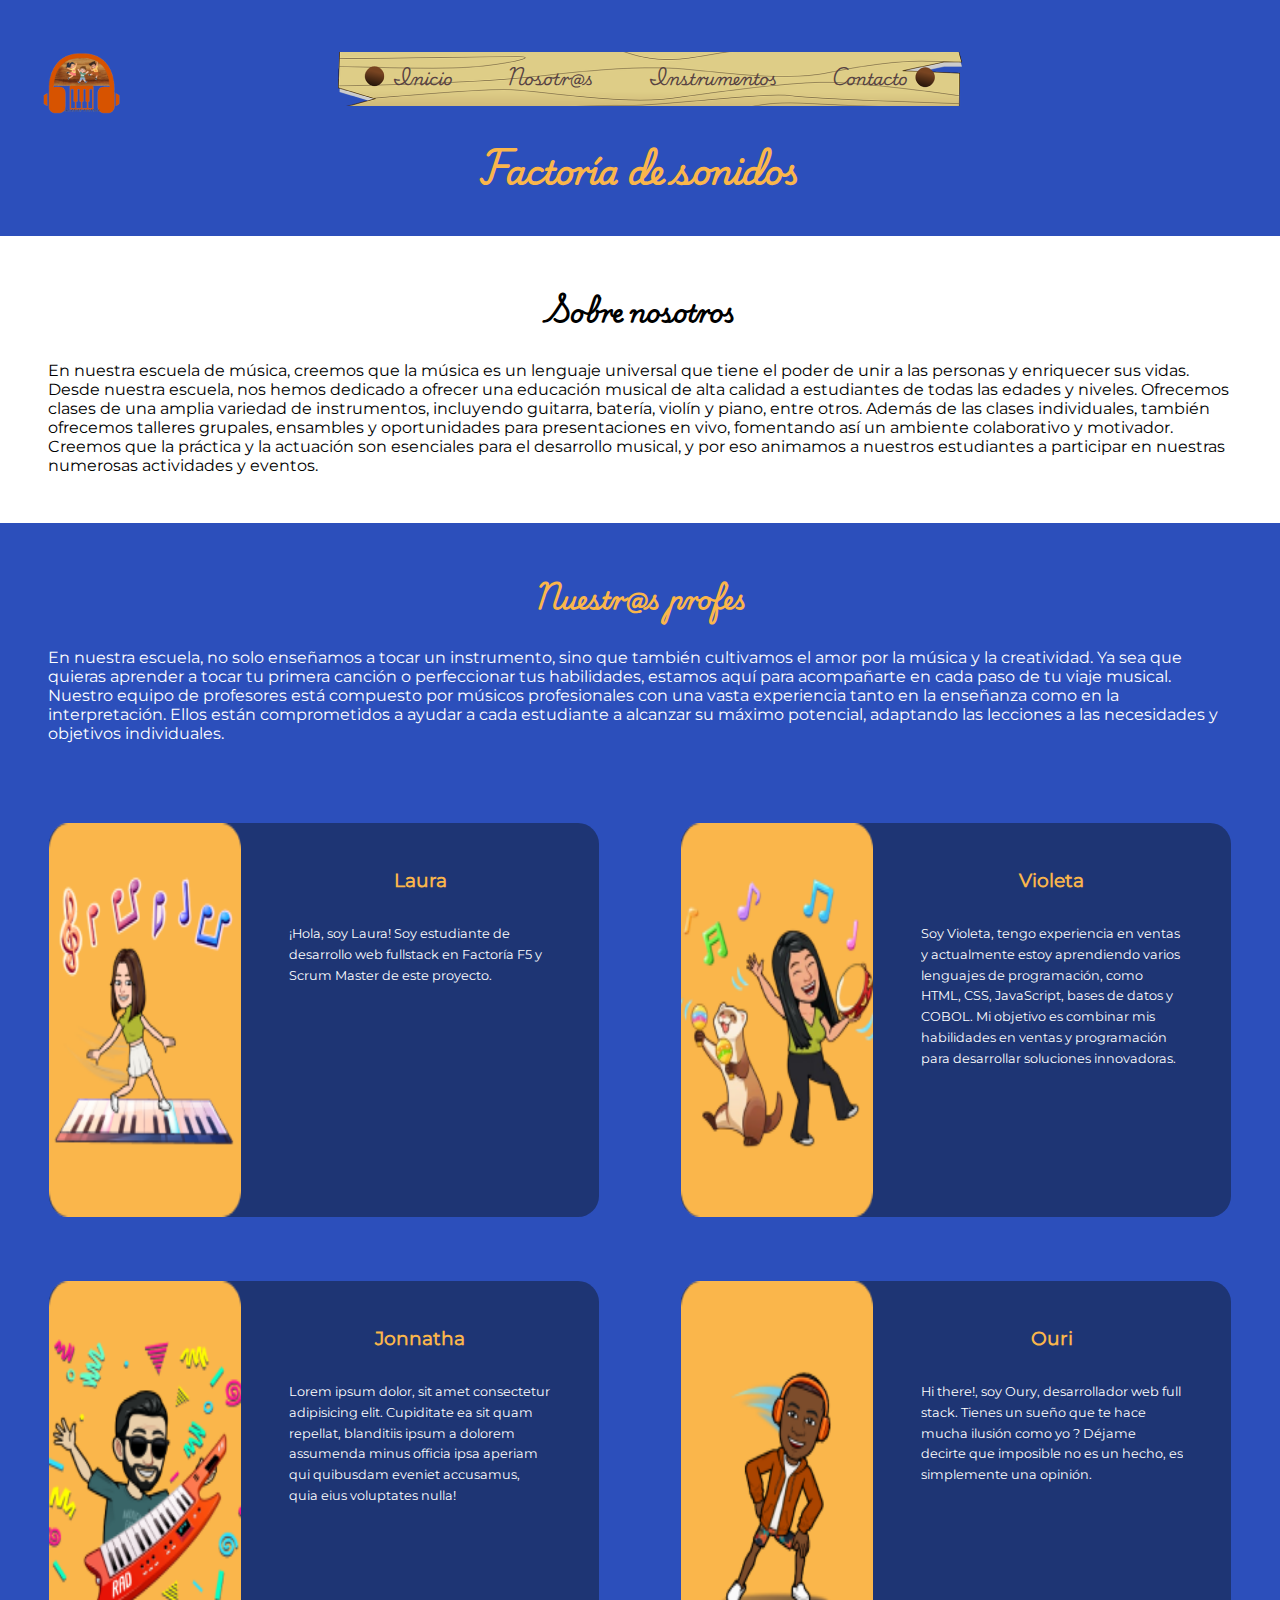
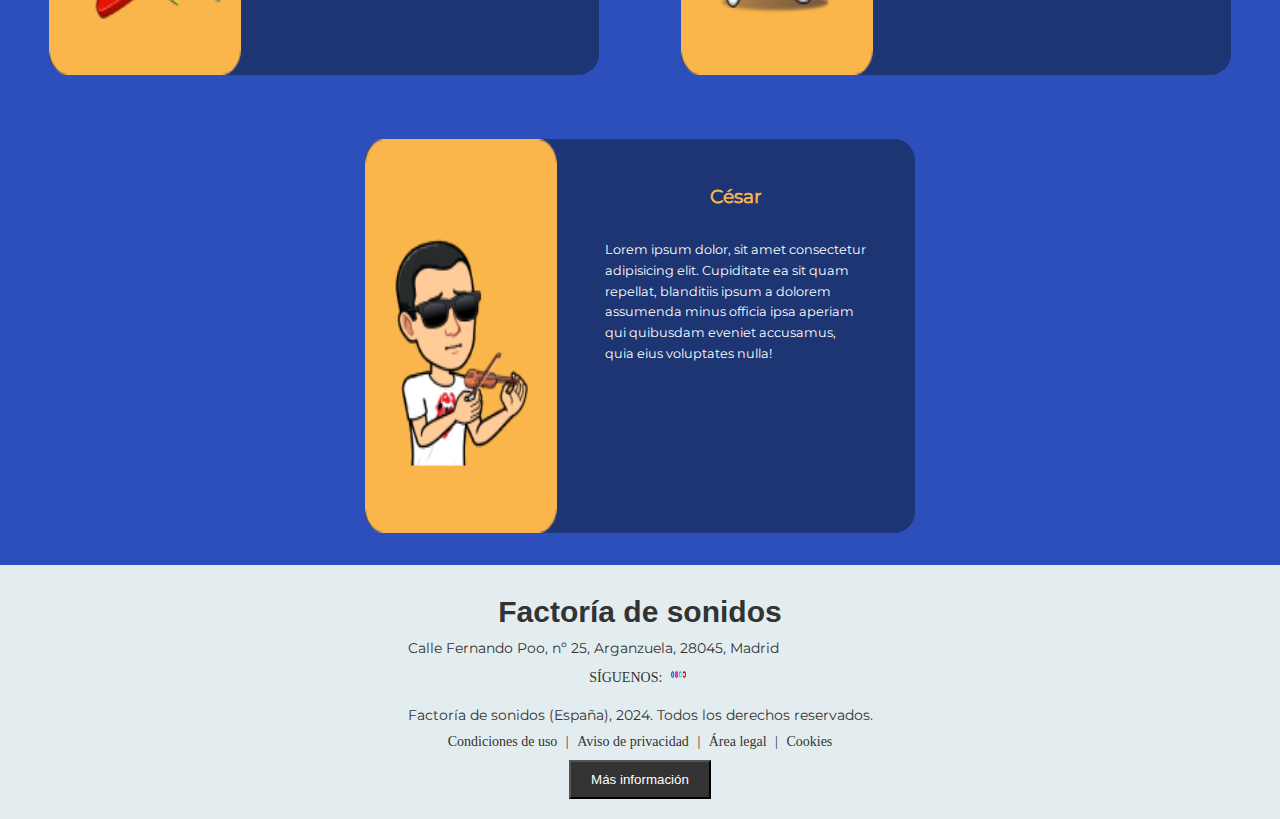
==== pages/about-us.html @ 0b3dab0b "the last changes in this page. both contact and footer-page" ====
<!DOCTYPE html>
<html lang="es">
  <head>
    <meta charset="UTF-8" />
    <meta name="viewport" content="width=device-width, initial-scale=1.0" />
    <title>Sobre nosotros</title>
    <link rel="stylesheet" href="/src/css/about-us.css" />
    <link rel="stylesheet" href="/src/css/footer-contact.css" />
    <link rel="icon" type="image/png" href="" />
  </head>
  <body>
    <header class="mobile_mode">
      <nav>
        <menu>
          <li>
            <a href="../index.html">
              <img
                class="logo_mobile"
                src="/public/assets/ilustraciones/Logo.png"
                alt="Logo factoria de sonidos"
                width="45px"
            /></a>
          </li>
          <li><h1 class="mobile_mode">Factoría de sonidos</h1></li>
          <li>
            <img
              class="hamburger"
              id="hamburger"
              src="/public/assets/iconos-rrss/hamburgerIcon.png"
              alt="Menú hamburguesa"
              width="25px"
            />
          </li>
          <ul id="mobile-menu" class="hidden">
            <li><a href="../index.html">Inicio</a></li>
            <li><a href="./about-us.html">Nosotr@s</a></li>
            <li><a href="./instrument.html">Instrumentos</a></li>
            <li><a href="./contact.html">Contacto</a></li>
          </ul>
        </menu>
      </nav>
    </header>
    <header class="desk_mode">
      <a href="../index.html">
        <img
          src="/public/assets/ilustraciones/Logo.png"
          alt="Logo factoria de sonidos"
          width="100px"
      /></a>
      <nav>
        <menu>
          <li><a href="../index.html">Inicio</a></li>
          <li><a href="./about-us.html">Nosotr@s</a></li>
          <li><a href="./instrument.html">Instrumentos</a></li>
          <li><a href="./contact.html">Contacto</a></li>
        </menu>
      </nav>
    </header>
    <h1 class="desk_mode">Factoría de sonidos</h1>
    <main>
      <section class="about_us">
        <article class="sobre_nosotros">
          <h2>Sobre nosotros</h2>
          <p>
            En nuestra escuela de música, creemos que la música es un lenguaje
            universal que tiene el poder de unir a las personas y enriquecer sus
            vidas. Desde nuestra escuela, nos hemos dedicado a ofrecer una
            educación musical de alta calidad a estudiantes de todas las edades
            y niveles. Ofrecemos clases de una amplia variedad de instrumentos,
            incluyendo guitarra, batería, violín y piano, entre otros. Además de
            las clases individuales, también ofrecemos talleres grupales,
            ensambles y oportunidades para presentaciones en vivo, fomentando
            así un ambiente colaborativo y motivador. Creemos que la práctica y
            la actuación son esenciales para el desarrollo musical, y por eso
            animamos a nuestros estudiantes a participar en nuestras numerosas
            actividades y eventos.
          </p>
        </article>
        <article class="nuestros_profes">
          <h2>Nuestr@s profes</h2>
          <p>
            En nuestra escuela, no solo enseñamos a tocar un instrumento, sino
            que también cultivamos el amor por la música y la creatividad. Ya
            sea que quieras aprender a tocar tu primera canción o perfeccionar
            tus habilidades, estamos aquí para acompañarte en cada paso de tu
            viaje musical. Nuestro equipo de profesores está compuesto por
            músicos profesionales con una vasta experiencia tanto en la
            enseñanza como en la interpretación. Ellos están comprometidos a
            ayudar a cada estudiante a alcanzar su máximo potencial, adaptando
            las lecciones a las necesidades y objetivos individuales.
          </p>
        </article>
      </section>
      <section class="cards">
        <article class="card_profes card_laura">
          <div class="card_text">
            <h3>Laura</h3>
            <p class="card_description">
              ¡Hola, soy Laura! Soy estudiante de desarrollo web fullstack en
              Factoría F5 y Scrum Master de este proyecto.
            </p>
          </div>
          <div class="avatar">
            <img
              src="/public/assets/ilustraciones/avatar-laura.png"
              alt="avatar Laura"
            />
          </div>
        </article>
        <article class="card_violeta card_profes">
          <div class="card_text">
            <h3>Violeta</h3>
            <p class="card_description">
              Soy Violeta, tengo experiencia en ventas y actualmente estoy
              aprendiendo varios lenguajes de programación, como HTML, CSS,
              JavaScript, bases de datos y COBOL. Mi objetivo es combinar mis
              habilidades en ventas y programación para desarrollar soluciones
              innovadoras.
            </p>
          </div>
          <div class="avatar">
            <img
              src="/public/assets/ilustraciones/avatar-violeta.png"
              alt="avatar Violeta"
            />
          </div>
        </article>
        <article class="card_jonnatha card_profes">
          <div class="card_text">
            <h3>Jonnatha</h3>
            <p class="card_description">
              Lorem ipsum dolor, sit amet consectetur adipisicing elit.
              Cupiditate ea sit quam repellat, blanditiis ipsum a dolorem
              assumenda minus officia ipsa aperiam qui quibusdam eveniet
              accusamus, quia eius voluptates nulla!
            </p>
          </div>
          <div class="avatar">
            <img
              src="/public/assets/ilustraciones/avatar-jonnatha.png"
              alt="avatar Jonnatha"
            />
          </div>
        </article>
        <article class="card_ouri card_profes">
          <div class="card_text">
            <h3>Ouri</h3>
            <p class="card_description">
              Hi there!, soy Oury, desarrollador web full stack. Tienes un sueño
              que te hace mucha ilusión como yo ? Déjame decirte que imposible
              no es un hecho, es simplemente una opinión.
            </p>
          </div>
          <div class="avatar">
            <img
              src="/public/assets/ilustraciones/avatar-oury.png"
              alt="avatar Ouri"
            />
          </div>
        </article>
        <article class="card_cesar card_profes">
          <div class="card_text">
            <h3>César</h3>
            <p class="card_description">
              Lorem ipsum dolor, sit amet consectetur adipisicing elit.
              Cupiditate ea sit quam repellat, blanditiis ipsum a dolorem
              assumenda minus officia ipsa aperiam qui quibusdam eveniet
              accusamus, quia eius voluptates nulla!
            </p>
          </div>
          <div class="avatar">
            <img
              src="/public/assets/ilustraciones/avatar-cesar.png"
              alt="avatar Cesar"
            />
          </div>
        </article>
      </section>
    </main>
    <footer class="footer">
      <div class="footer-content">
        <h2>Factoría de sonidos</h2>
        <p>Calle Fernando Poo, nº 25, Arganzuela, 28045, Madrid</p>
        <div class="social-media">
          <span>SÍGUENOS:</span>
          <a href="#"
            ><img
              src="/public/assets/iconos-rrss/nueva-img-rrss.webp"
              alt="Redes Social"
          /></a>
        </div>
        <p>
          Factoría de sonidos (España), 2024. Todos los derechos reservados.
        </p>
        <div class="footer-links">
          <a href="#">Condiciones de uso</a> |
          <a href="#">Aviso de privacidad</a> | <a href="#">Área legal</a> |
          <a href="#">Cookies</a>
        </div>

        <!-- Añado un Btn para mostrar/ocultar información adicional -->
        <button id="toggleInfoBtn">Más información</button>
        <div id="additionalInfo" style="display: none">
          <p>Información adicional sobre Nosotros</p>
        </div>
      </div>
    </footer>
    <script src="/src/js/hamburger.js"></script>
  </body>
</html>
---- src/css/about-us.css ----
* {
  padding: 0;
  margin: 0;
}
@font-face {
  font-family: 'PlaywriteCU';
  src: url('/public/assets/fonts/PlaywriteCU-Regular.ttf') format('truetype');
}
@font-face {
  font-family: 'Montserrat';
  src: url('/public/assets/fonts/Montserrat-Regular.ttf') format('truetype');
}
:root {
  --background-color: rgba(44, 79, 187, 1);
  --orange: rgba(250, 182, 75, 1);
  --white: white;
  --chocolate: rgba(86, 66, 66, 1);
}

body {
  background-color: var(--background-color);
}
main {
  display: flex;
  flex-direction: column;
  justify-content: space-evenly;
}
header.desk_mode {
  display: none;
}

header.mobile_mode nav menu {
  display: flex;
  flex-direction: row;
  align-items: center;
  justify-content: space-around;
  list-style: none;
  background-image: url(/public/assets/ilustraciones/mobile-tablón-madera.png);
  background-repeat: no-repeat;
  background-size: 100%;
  min-height: 50px;
}

h1.mobile_mode {
  color: var(--chocolate);
  padding: 0;
  font-family: PlaywriteCU, Arial, Helvetica, sans-serif;
}
p {
  font-family: Montserrat, Arial, Helvetica, sans-serif;
}

section.about_us {
  display: flex;
  flex-direction: column;
}
section.cards {
  display: flex;
  flex-direction: row;
  flex-wrap: wrap;
  justify-content: space-evenly;
}
section.about_us h2 {
  padding-bottom: 1em;
  font-family: PlaywriteCU, Arial, Helvetica, sans-serif;
}

article.card_profes {
  display: flex;
  flex-direction: row-reverse;
  background-color: rgba(30, 53, 116, 1);
  border-radius: 15px;
  width: 330px;
  height: 216px;
  margin: 2em;
}

article.sobre_nosotros {
  display: flex;
  flex-direction: column;
  align-items: center;
  padding: 3em;
  background-color: white;
  width: 100;
}
article.nuestros_profes {
  display: flex;
  flex-direction: column;
  align-items: center;
  padding: 3em;
}
article.nuestros_profes h2 {
  color: var(--orange);
}
article.nuestros_profes p {
  color: var(--white);
}
h1 {
  color: var(--orange);
  padding-bottom: 1em;
  text-align: center;
}
h3 {
  color: var(--orange);
}
h1.desk_mode {
  display: none;
}

div.card_text {
  display: flex;
  flex-direction: column;
  align-items: center;
  padding: 1em;
}
p.card_description {
  color: var(--white);
  overflow: hidden;
  word-wrap: break-word;
  font-family: Montserrat, Arial, Helvetica, sans-serif;
  font-size: 0.8em;
}
div.avatar:hover {
  scale: 1.1;
}
img#hamburger {
  padding-right: 2rem;
  color: var(--orange);
  width: 25px;
}
img.logo_mobile {
  padding-left: 1rem;
}
/* Estilos del menú desplegable */
.hidden {
  display: none;
}

#mobile-menu {
  flex-direction: column;
  list-style: none;
  background-color: var(--background-color);
  position: absolute;
  top: 50px;
  right: 0;
  width: 100%;
}

#mobile-menu li {
  padding: 10px;
  border-bottom: 1px solid var(--orange);
  text-align: center;
  font-family: PlaywriteCU, Arial, Helvetica, sans-serif;
}

#mobile-menu li a {
  color: var(--orange);
  text-decoration: none;
}
@media (min-width: 550px) and (max-width: 800px) {
  header.mobile_mode nav menu {
    min-height: 75px;
  }
}
nav {
  padding: 0;
}

@media (min-width: 800px) {
  article.card_profes {
    display: flex;
    flex-direction: row-reverse;
    background-color: rgba(30, 53, 116, 1);
    border-radius: 21px;
    width: 550px;
    height: 394px;
    margin: 2em;
  }
  div.avatar > img {
    width: 192px;
    height: 394px;
  }
  div.card_text {
    padding: 3rem;
    line-height: 1.3rem;
  }

  h3 {
    margin-bottom: 2rem;
    font-family: Montserrat, Arial, Helvetica, sans-serif;
  }
  header.mobile_mode {
    display: none;
  }

  header.desk_mode {
    display: flex;
    flex-direction: row;
    padding-top: 1.5rem;
  }
  header.desk_mode > nav menu a {
    text-align: center;
    color: var(--chocolate);
    text-decoration: none;
    display: block;
    width: 100%;
    height: 100%;
    padding: 0.5rem 0;
    font-family: PlaywriteCU, Arial, Helvetica, sans-serif;
  }
  header > a {
    padding: 0.7rem 0 0 2rem;
  }
  nav {
    display: flex;
    flex-direction: row;
    align-items: center;
    justify-content: center;
    width: 100%;
    /* margin: 2rem; */
    padding-right: 7rem;
  }
  menu {
    display: flex;
    justify-content: space-evenly;
    height: 54px;
    width: 624px;
    list-style: none;
    background-image: url(/public/assets/ilustraciones/Navbar\ tablón\ madera.png);
  }
  h1.desk_mode {
    display: block;
    color: var(--orange);
    padding-bottom: 1em;
    font-size: 2rem;
    text-align: center;
    font-family: PlaywriteCU, Arial, Helvetica, sans-serif;
  }
}
---- src/css/footer-contact.css ----
body ¨{
    font-family: Arial, Helvetica, sans-serif;
    margin: 0;
    padding: 0;
}

.footer {
    display: flex;
    flex-direction: column;
    background-color: #E3EDEF;
    padding: 20px 0;
    text-align: center;
    font-size: 14px;
    color: #333;
}

.footer-content {
    max-width: 800px;
    margin: 0 auto;
    padding: 0 20px;
}

.footer h2 {
    font-family:  sans-serif;
    font-size: 30px;
    margin: 10px 0;
}

.footer-content p {
    display: flex;
    margin-top: 0;
    align-items: start;
}

.footer .social-media {
    position: relative;
    display: inline-block;
    margin: 10px 0;   
}

.footer .social-media .social-media-content {
    display: flex;
    flex-direction: row;
    display: inline-block;
}

.footer .social-media span{
display: inline-block;
margin-bottom: 10px;
}

.footer .social-media a {
    margin:  0 5px;
    display: inline-block;  
}

.footer .social-media img {
    width: 15px;
    height: 15px;
}

.footer .social-media p {
    color: #565252;
}

.footer .footer-links {
    margin-top: 10px;
}

.footer .footer-links a {
    color: #333;
    text-decoration: none;
    margin: 0 5px;
    transition: 1s;
}

.footer .footer-links a:hover {
    text-decoration: underline;    
}

/* El boton que hemos añadido para enseñar/ocultar info */

#toggleInfoBtn {
    margin-top: 10px;
    padding: 10px 20px;
    background-color: #333;
    color: #fff;
    cursor: pointer;
}

#toggleInfoBtn:hover {
    background-color: #565252;
}

#additionalInfo {
    margin-top: 10px;
    display: none;
}


@media (max-width: 375px) {
    .footer-content {
        padding: 0 10px;
    }

    .footer h2 {
        font-size: 20px;
    }

    .footer p, .footer .footer-links a {
        font-size: 12px;
    }

    .footer .social-media span {
        font-size: 12px;
    }

}
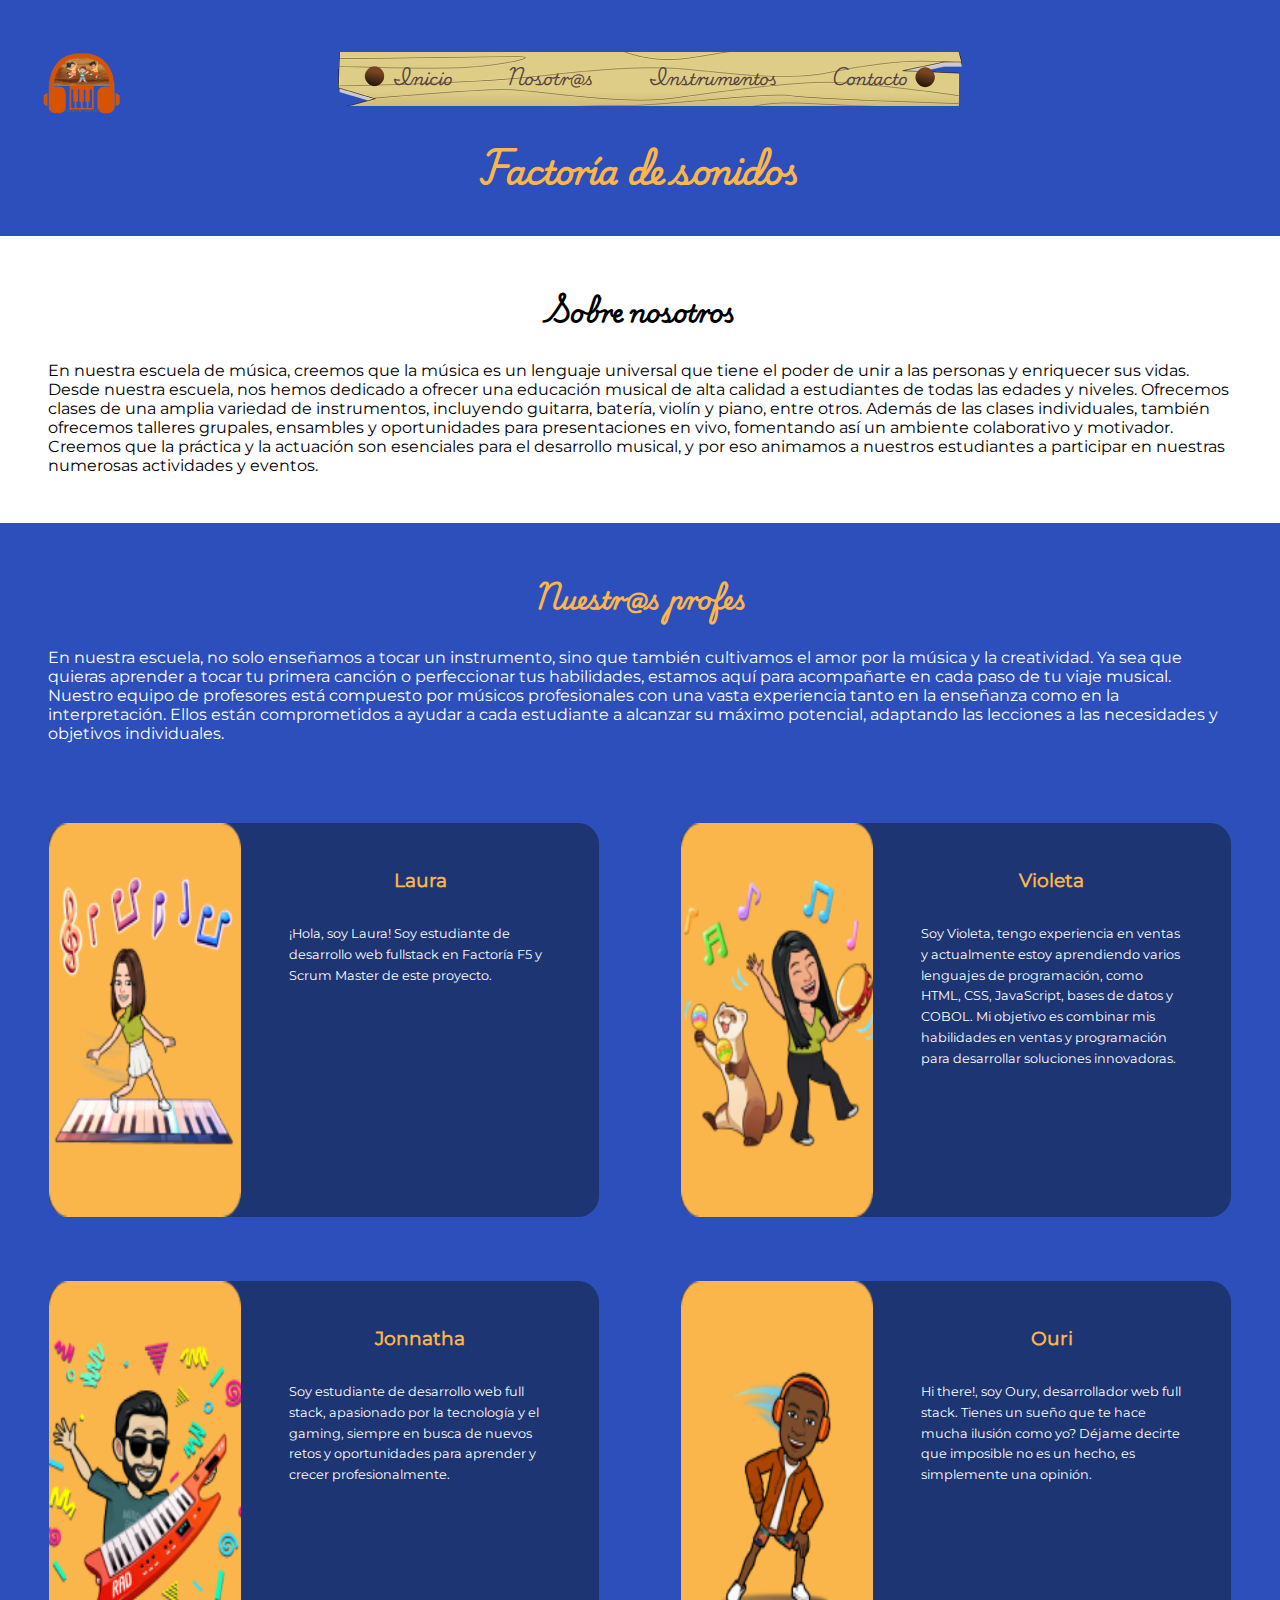
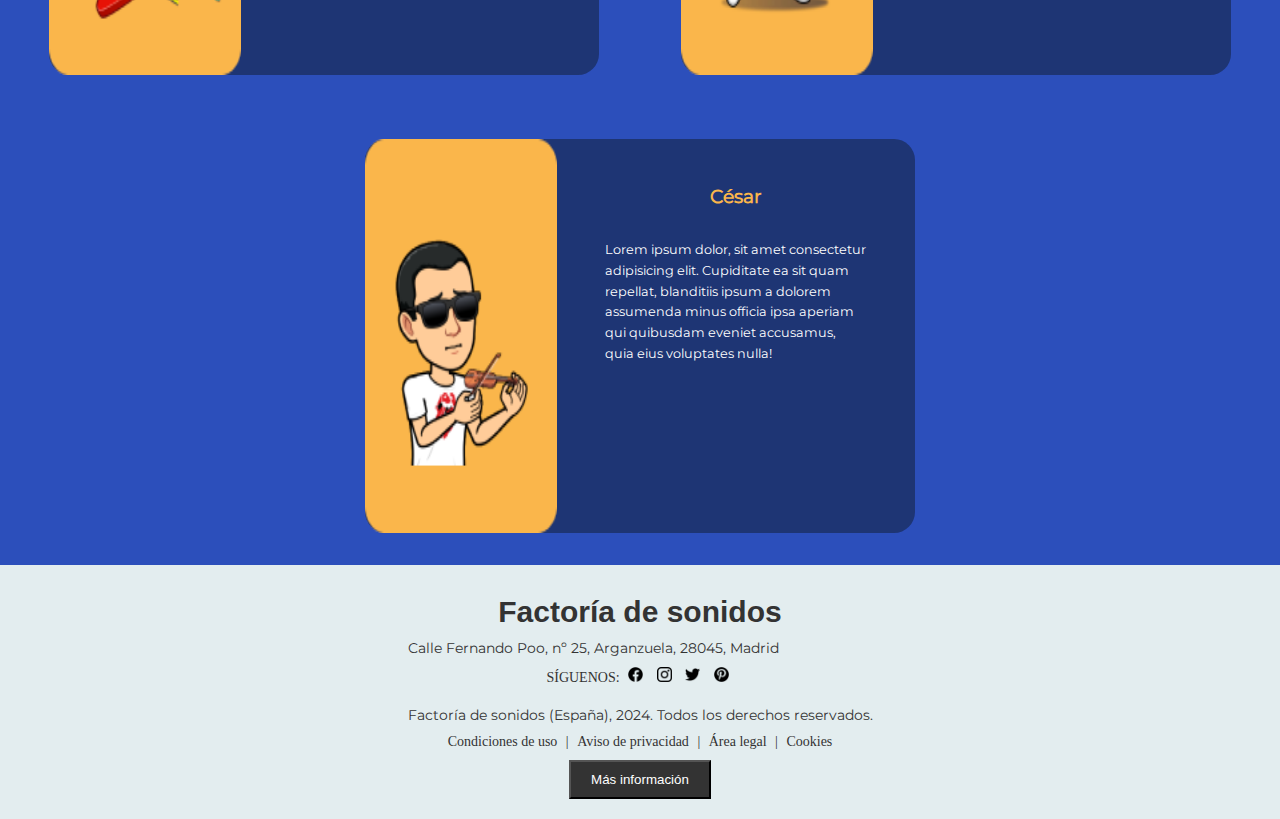
==== commit 64959b84: "cambios html" ====
--- a/pages/about-us.html
+++ b/pages/about-us.html
@@ -129,6 +129,36 @@
           <div class="card_text">
             <h3>Jonnatha</h3>
             <p class="card_description">
+              Soy estudiante de desarrollo web full stack, apasionado por la tecnología y el gaming, siempre en busca de nuevos retos y oportunidades para aprender y crecer profesionalmente.
+            </p>
+          </div>
+          <div class="avatar">
+            <img
+              src="/public/assets/ilustraciones/avatar-jonnatha.png"
+              alt="avatar Jonnatha"
+            />
+          </div>
+        </article>
+        <article class="card_ouri card_profes">
+          <div class="card_text">
+            <h3>Ouri</h3>
+            <p class="card_description">
+              Hi there!, soy Oury, desarrollador web full stack. Tienes un sueño
+              que te hace mucha ilusión como yo? Déjame decirte que imposible
+              no es un hecho, es simplemente una opinión.
+            </p>
+          </div>
+          <div class="avatar">
+            <img
+              src="/public/assets/ilustraciones/avatar-oury.png"
+              alt="avatar Ouri"
+            />
+          </div>
+        </article>
+        <article class="card_cesar card_profes">
+          <div class="card_text">
+            <h3>César</h3>
+            <p class="card_description">
               Lorem ipsum dolor, sit amet consectetur adipisicing elit.
               Cupiditate ea sit quam repellat, blanditiis ipsum a dolorem
               assumenda minus officia ipsa aperiam qui quibusdam eveniet
@@ -137,41 +167,8 @@
           </div>
           <div class="avatar">
             <img
-              src="/public/assets/ilustraciones/avatar-jonnatha.png"
-              alt="avatar Jonnatha"
-            />
-          </div>
-        </article>
-        <article class="card_ouri card_profes">
-          <div class="card_text">
-            <h3>Ouri</h3>
-            <p class="card_description">
-              Hi there!, soy Oury, desarrollador web full stack. Tienes un sueño
-              que te hace mucha ilusión como yo ? Déjame decirte que imposible
-              no es un hecho, es simplemente una opinión.
-            </p>
-          </div>
-          <div class="avatar">
-            <img
-              src="/public/assets/ilustraciones/avatar-oury.png"
-              alt="avatar Ouri"
-            />
-          </div>
-        </article>
-        <article class="card_cesar card_profes">
-          <div class="card_text">
-            <h3>César</h3>
-            <p class="card_description">
-              Lorem ipsum dolor, sit amet consectetur adipisicing elit.
-              Cupiditate ea sit quam repellat, blanditiis ipsum a dolorem
-              assumenda minus officia ipsa aperiam qui quibusdam eveniet
-              accusamus, quia eius voluptates nulla!
-            </p>
-          </div>
-          <div class="avatar">
-            <img
               src="/public/assets/ilustraciones/avatar-cesar.png"
-              alt="avatar Cesar"
+              alt="avatar César"
             />
           </div>
         </article>
@@ -181,23 +178,42 @@
       <div class="footer-content">
         <h2>Factoría de sonidos</h2>
         <p>Calle Fernando Poo, nº 25, Arganzuela, 28045, Madrid</p>
-        <div class="social-media">
-          <span>SÍGUENOS:</span>
-          <a href="#"
-            ><img
-              src="/public/assets/iconos-rrss/nueva-img-rrss.webp"
-              alt="Redes Social"
-          /></a>
-        </div>
-        <p>
-          Factoría de sonidos (España), 2024. Todos los derechos reservados.
-        </p>
+        <section class="social-media">
+          <div class="social-media-content">
+            <span>SÍGUENOS:</span>
+  
+            <a href="#"
+              ><img
+                src="/public/assets/iconos-rrss/icono-facebook.png"
+                alt="icono-facebook"
+            /></a>
+  
+            <a href="#"
+              ><img
+                src="/public/assets/iconos-rrss/icono-instagram.png"
+                alt="icono-instagram"
+            /></a>
+  
+            <a href="#"
+              ><img
+                src="/public/assets/iconos-rrss/icono-twitter.png"
+                alt="icono-twitter"
+            /></a>
+  
+            <a href="#"
+              ><img
+                src="/public/assets/iconos-rrss/icono-pinterest.png"
+                alt="Pin"
+            /></a>
+          </div>
+        </section>
+        <p>Factoría de sonidos (España), 2024. Todos los derechos reservados.</p>
         <div class="footer-links">
           <a href="#">Condiciones de uso</a> |
           <a href="#">Aviso de privacidad</a> | <a href="#">Área legal</a> |
           <a href="#">Cookies</a>
         </div>
-
+  
         <!-- Añado un Btn para mostrar/ocultar información adicional -->
         <button id="toggleInfoBtn">Más información</button>
         <div id="additionalInfo" style="display: none">
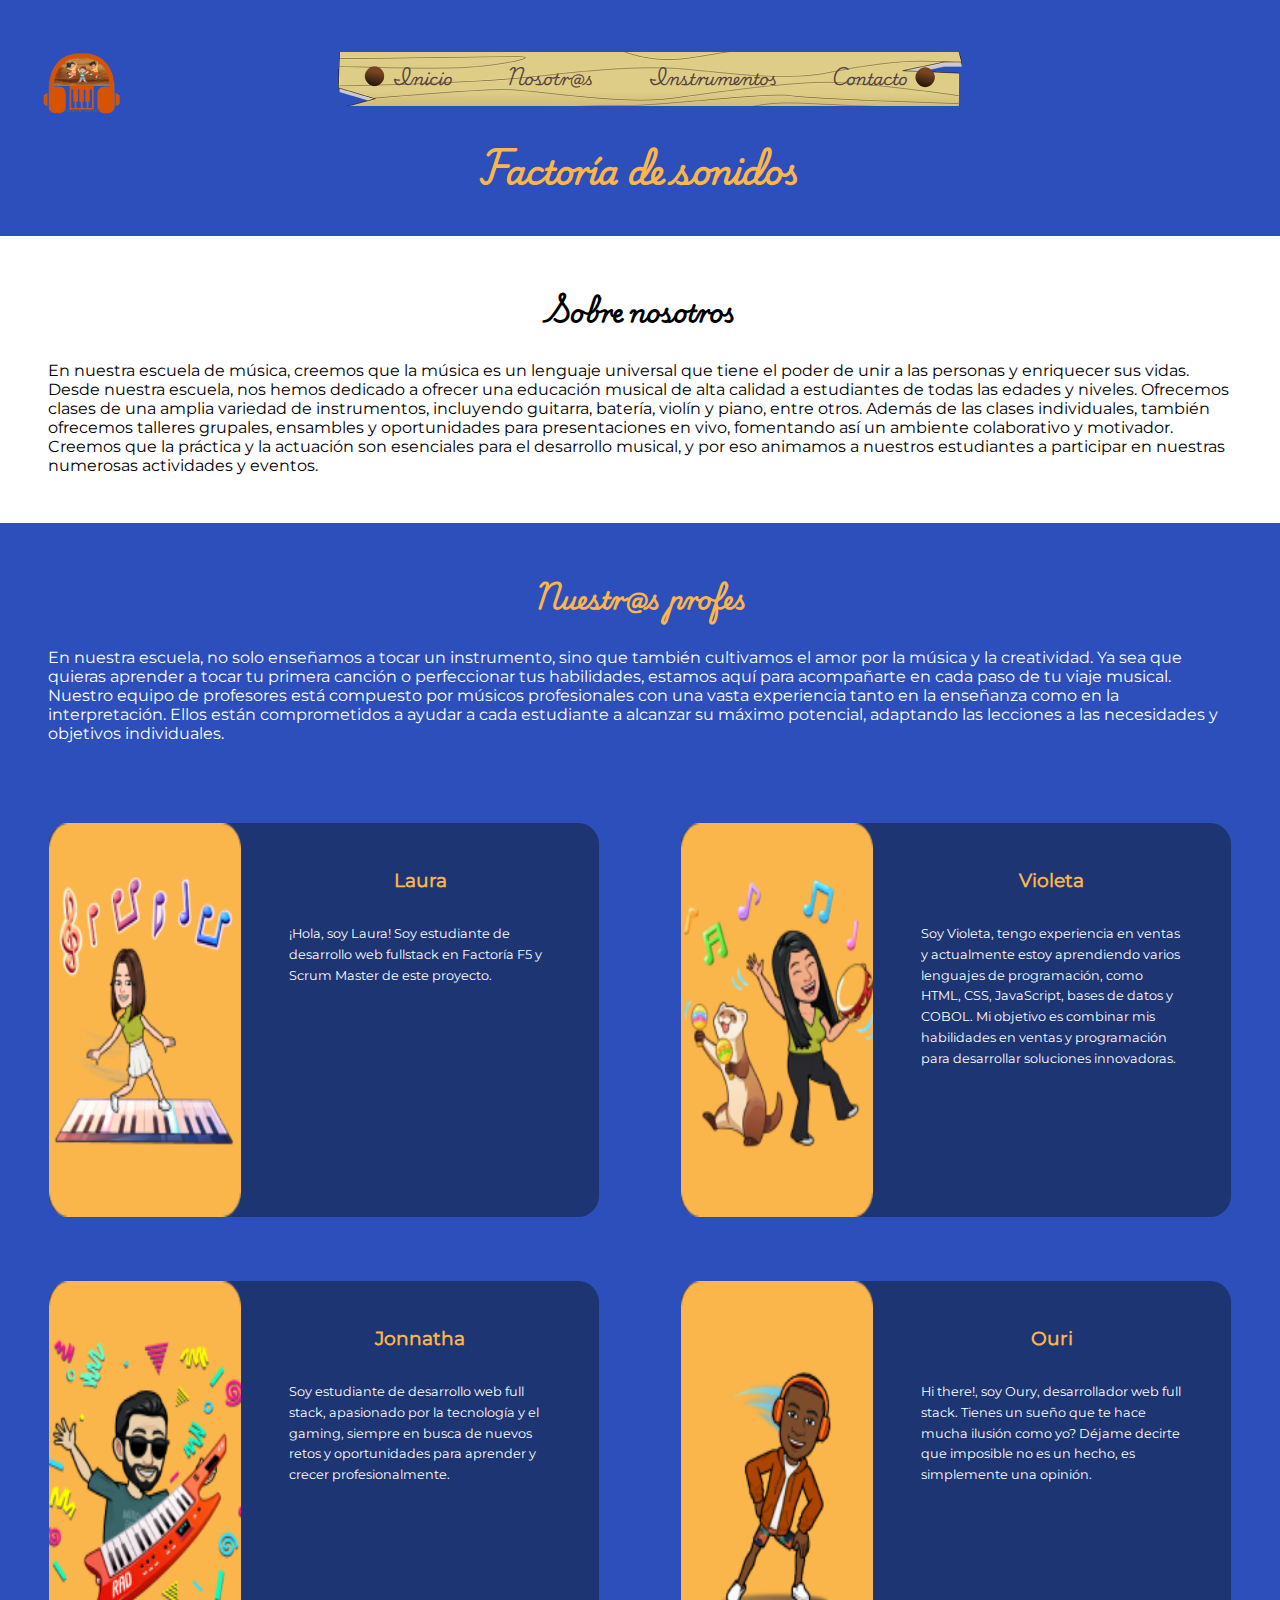
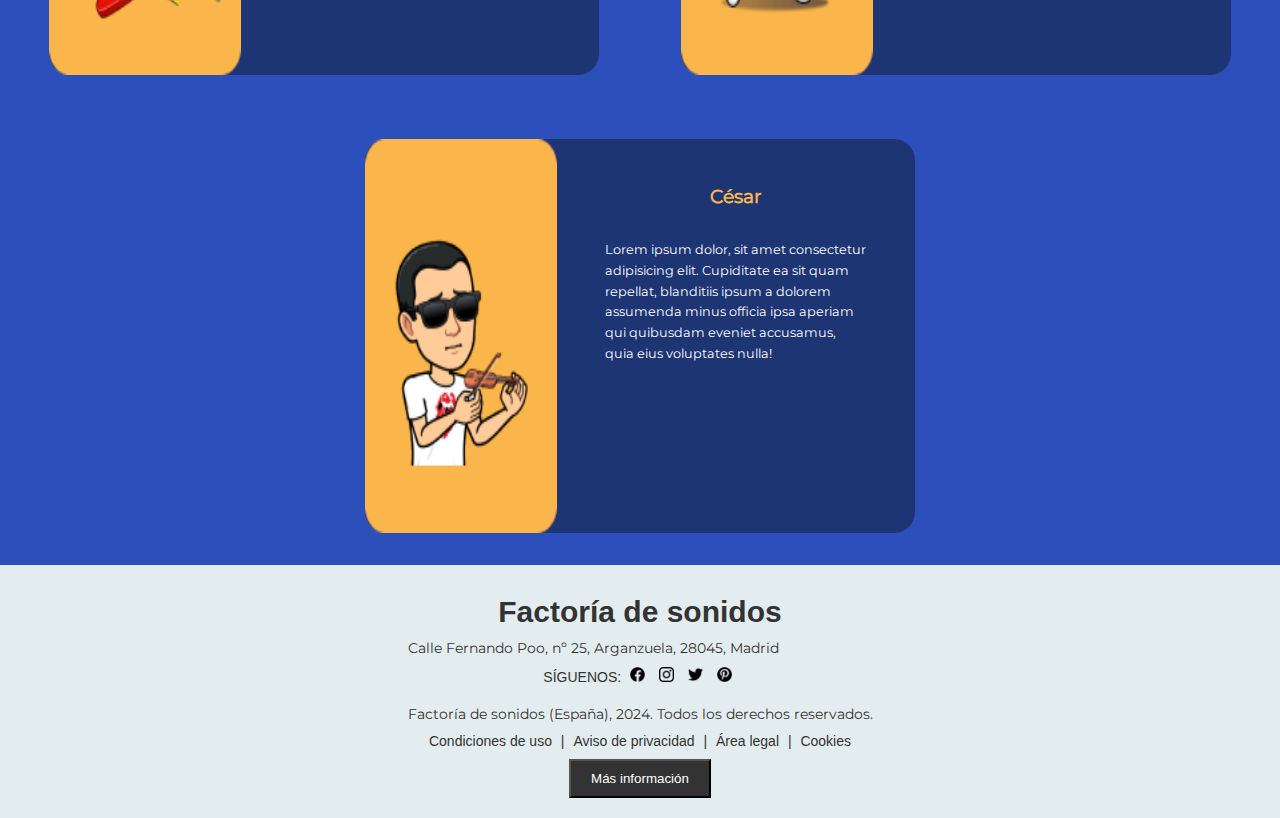
==== commit 1d34dc7b: "actualizacion html footer" ====
--- a/pages/about-us.html
+++ b/pages/about-us.html
@@ -129,7 +129,9 @@
           <div class="card_text">
             <h3>Jonnatha</h3>
             <p class="card_description">
-              Soy estudiante de desarrollo web full stack, apasionado por la tecnología y el gaming, siempre en busca de nuevos retos y oportunidades para aprender y crecer profesionalmente.
+              Soy estudiante de desarrollo web full stack, apasionado por la
+              tecnología y el gaming, siempre en busca de nuevos retos y
+              oportunidades para aprender y crecer profesionalmente.
             </p>
           </div>
           <div class="avatar">
@@ -144,8 +146,8 @@
             <h3>Ouri</h3>
             <p class="card_description">
               Hi there!, soy Oury, desarrollador web full stack. Tienes un sueño
-              que te hace mucha ilusión como yo? Déjame decirte que imposible
-              no es un hecho, es simplemente una opinión.
+              que te hace mucha ilusión como yo? Déjame decirte que imposible no
+              es un hecho, es simplemente una opinión.
             </p>
           </div>
           <div class="avatar">
@@ -181,25 +183,25 @@
         <section class="social-media">
           <div class="social-media-content">
             <span>SÍGUENOS:</span>
-  
+
             <a href="#"
               ><img
                 src="/public/assets/iconos-rrss/icono-facebook.png"
                 alt="icono-facebook"
             /></a>
-  
+
             <a href="#"
               ><img
                 src="/public/assets/iconos-rrss/icono-instagram.png"
                 alt="icono-instagram"
             /></a>
-  
+
             <a href="#"
               ><img
                 src="/public/assets/iconos-rrss/icono-twitter.png"
                 alt="icono-twitter"
             /></a>
-  
+
             <a href="#"
               ><img
                 src="/public/assets/iconos-rrss/icono-pinterest.png"
@@ -207,13 +209,15 @@
             /></a>
           </div>
         </section>
-        <p>Factoría de sonidos (España), 2024. Todos los derechos reservados.</p>
+        <p class="law">
+          Factoría de sonidos (España), 2024. Todos los derechos reservados.
+        </p>
         <div class="footer-links">
           <a href="#">Condiciones de uso</a> |
           <a href="#">Aviso de privacidad</a> | <a href="#">Área legal</a> |
           <a href="#">Cookies</a>
         </div>
-  
+
         <!-- Añado un Btn para mostrar/ocultar información adicional -->
         <button id="toggleInfoBtn">Más información</button>
         <div id="additionalInfo" style="display: none">
@@ -222,5 +226,6 @@
       </div>
     </footer>
     <script src="/src/js/hamburger.js"></script>
+    <script src="/src/js/main.js"></script>
   </body>
 </html>
--- a/src/css/footer-contact.css
+++ b/src/css/footer-contact.css
@@ -1,120 +1,118 @@
-body ¨{
-    font-family: Arial, Helvetica, sans-serif;
-    margin: 0;
-    padding: 0;
+body {
+  font-family: Arial, Helvetica, sans-serif;
+  margin: 0;
+  padding: 0;
 }
 
 .footer {
-    display: flex;
-    flex-direction: column;
-    background-color: #E3EDEF;
-    padding: 20px 0;
-    text-align: center;
-    font-size: 14px;
-    color: #333;
+  width: 100%;
+  display: flex;
+  flex-direction: column;
+  background-color: #e3edef;
+  padding: 20px 0;
+  text-align: center;
+  font-size: 14px;
+  color: #333;
 }
 
 .footer-content {
-    max-width: 800px;
-    margin: 0 auto;
-    padding: 0 20px;
+  max-width: 800px;
+  margin: 0 auto;
+  padding: 0 20px;
 }
 
 .footer h2 {
-    font-family:  sans-serif;
-    font-size: 30px;
-    margin: 10px 0;
+  font-family: sans-serif;
+  font-size: 30px;
+  margin: 10px 0;
 }
 
 .footer-content p {
-    display: flex;
-    margin-top: 0;
-    align-items: start;
+  display: flex;
+  margin-top: 0;
+  align-items: start;
 }
 
 .footer .social-media {
-    position: relative;
-    display: inline-block;
-    margin: 10px 0;   
+  position: relative;
+  display: inline-block;
+  margin: 10px 0;
 }
 
 .footer .social-media .social-media-content {
-    display: flex;
-    flex-direction: row;
-    display: inline-block;
+  display: flex;
+  flex-direction: row;
+  display: inline-block;
 }
 
-.footer .social-media span{
-display: inline-block;
-margin-bottom: 10px;
+.footer .social-media span {
+  display: inline-block;
+  margin-bottom: 10px;
 }
 
 .footer .social-media a {
-    margin:  0 5px;
-    display: inline-block;  
+  margin: 0 5px;
+  display: inline-block;
 }
 
 .footer .social-media img {
-    width: 15px;
-    height: 15px;
+  width: 15px;
+  height: 15px;
 }
 
 .footer .social-media p {
-    color: #565252;
+  color: #565252;
 }
 
 .footer .footer-links {
-    margin-top: 10px;
+  margin-top: 10px;
 }
 
 .footer .footer-links a {
-    color: #333;
-    text-decoration: none;
-    margin: 0 5px;
-    transition: 1s;
+  color: #333;
+  text-decoration: none;
+  margin: 0 5px;
+  transition: 1s;
 }
 
 .footer .footer-links a:hover {
-    text-decoration: underline;    
+  text-decoration: underline;
 }
 
 /* El boton que hemos añadido para enseñar/ocultar info */
 
 #toggleInfoBtn {
-    margin-top: 10px;
-    padding: 10px 20px;
-    background-color: #333;
-    color: #fff;
-    cursor: pointer;
+  margin-top: 10px;
+  padding: 10px 20px;
+  background-color: #333;
+  color: #fff;
+  cursor: pointer;
 }
 
 #toggleInfoBtn:hover {
-    background-color: #565252;
+  background-color: #565252;
 }
 
 #additionalInfo {
-    margin-top: 10px;
-    display: none;
+  margin-top: 10px;
+  display: none;
 }
 
+@media (max-width: 375px) {
+  .footer-content {
+    padding: 0 10px;
+  }
 
-@media (max-width: 375px) {
-    .footer-content {
-        padding: 0 10px;
-    }
+  .footer h2 {
+    font-size: 20px;
+  }
 
-    .footer h2 {
-        font-size: 20px;
-    }
+  .footer p,
+  .footer .footer-links a {
+    font-size: 12px;
+  }
 
-    .footer p, .footer .footer-links a {
-        font-size: 12px;
-    }
-
-    .footer .social-media span {
-        font-size: 12px;
-    }
-
+  .footer .social-media span {
+    font-size: 12px;
+  }
 }
-
-
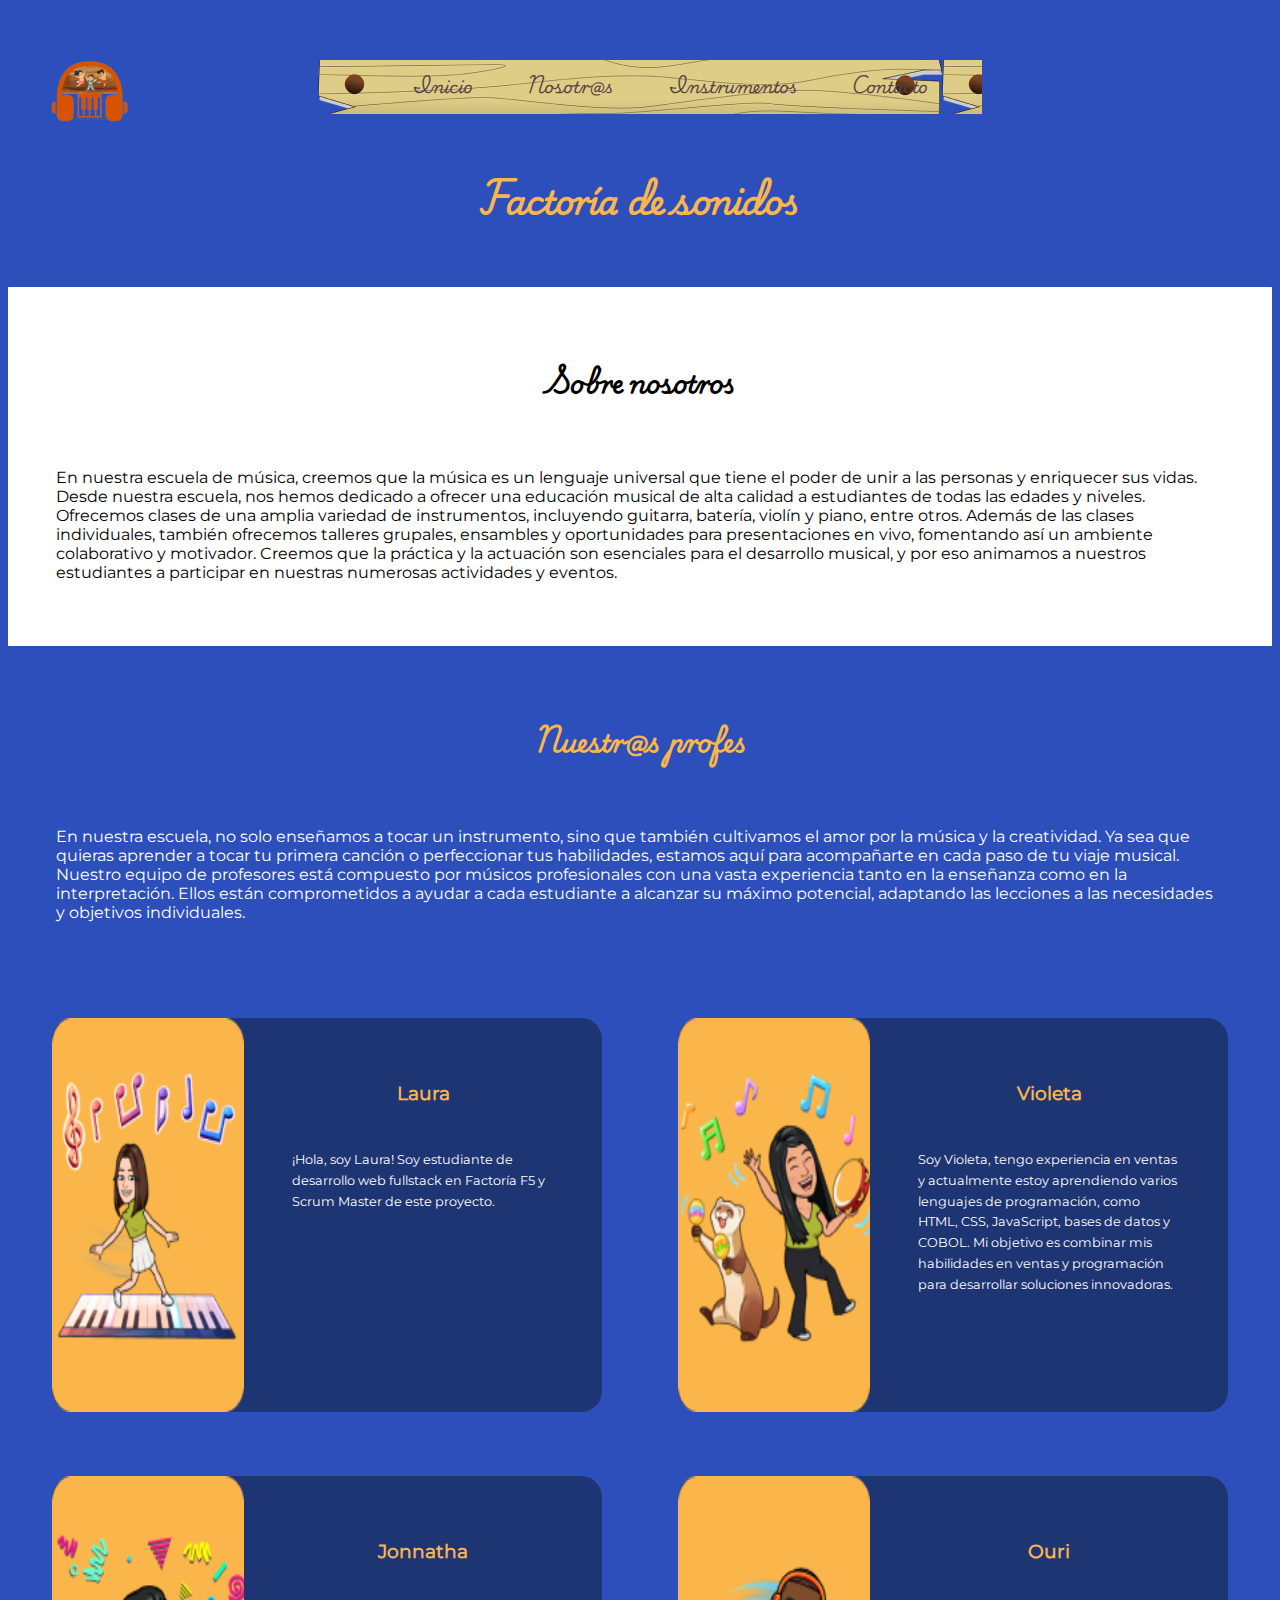
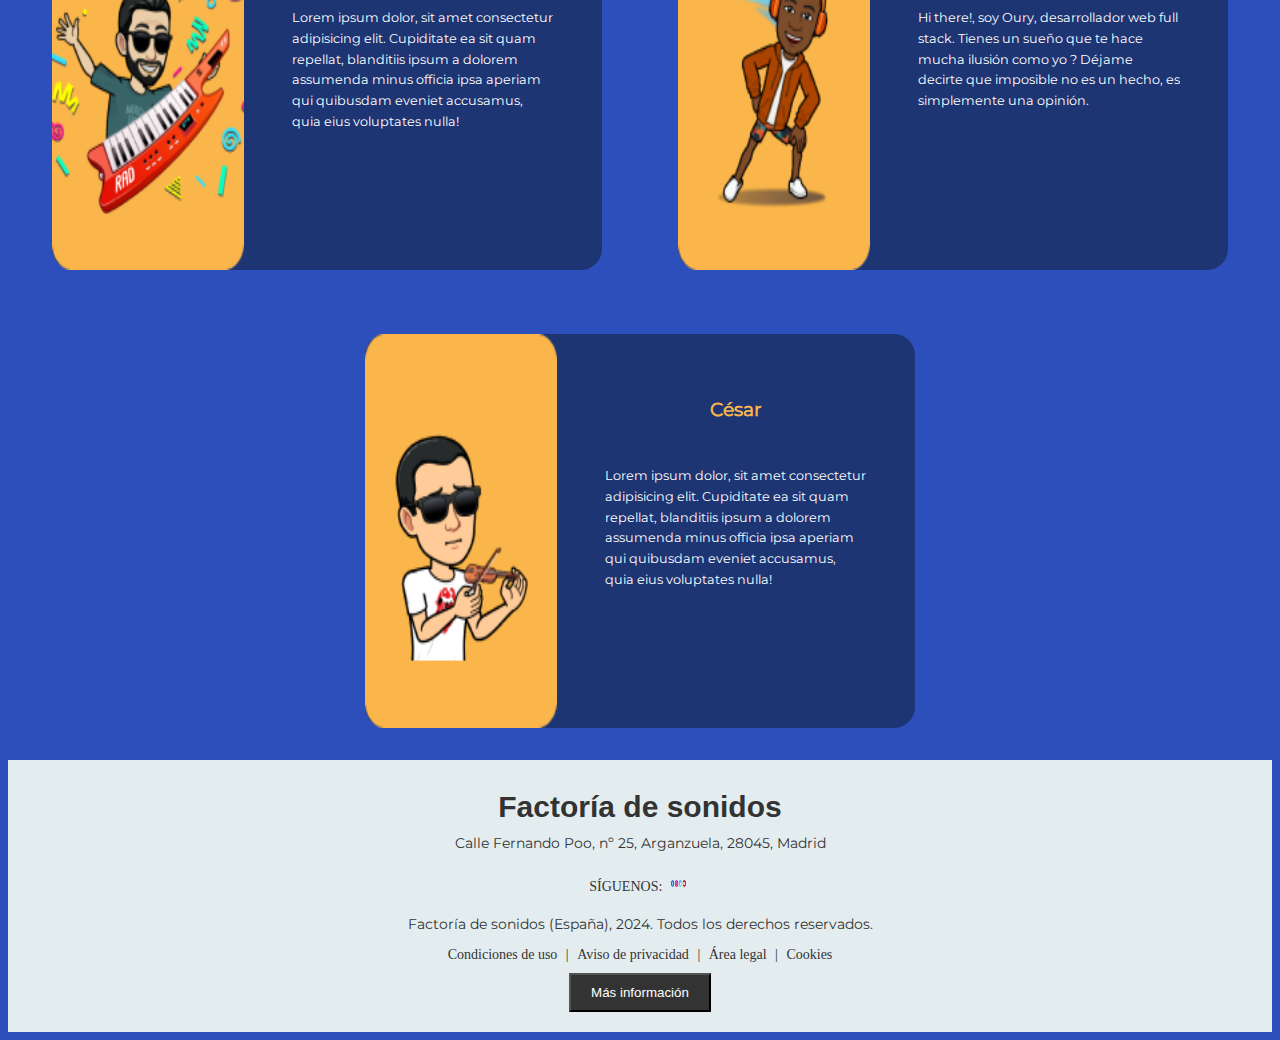
==== commit 18876b64: "Merge branch 'develop' of https://github.com/devegalaura-dev/factoria-de-sonidos into feature-mainte" ====
--- a/pages/about-us.html
+++ b/pages/about-us.html
@@ -129,38 +129,6 @@
           <div class="card_text">
             <h3>Jonnatha</h3>
             <p class="card_description">
-              Soy estudiante de desarrollo web full stack, apasionado por la
-              tecnología y el gaming, siempre en busca de nuevos retos y
-              oportunidades para aprender y crecer profesionalmente.
-            </p>
-          </div>
-          <div class="avatar">
-            <img
-              src="/public/assets/ilustraciones/avatar-jonnatha.png"
-              alt="avatar Jonnatha"
-            />
-          </div>
-        </article>
-        <article class="card_ouri card_profes">
-          <div class="card_text">
-            <h3>Ouri</h3>
-            <p class="card_description">
-              Hi there!, soy Oury, desarrollador web full stack. Tienes un sueño
-              que te hace mucha ilusión como yo? Déjame decirte que imposible no
-              es un hecho, es simplemente una opinión.
-            </p>
-          </div>
-          <div class="avatar">
-            <img
-              src="/public/assets/ilustraciones/avatar-oury.png"
-              alt="avatar Ouri"
-            />
-          </div>
-        </article>
-        <article class="card_cesar card_profes">
-          <div class="card_text">
-            <h3>César</h3>
-            <p class="card_description">
               Lorem ipsum dolor, sit amet consectetur adipisicing elit.
               Cupiditate ea sit quam repellat, blanditiis ipsum a dolorem
               assumenda minus officia ipsa aperiam qui quibusdam eveniet
@@ -169,8 +137,41 @@
           </div>
           <div class="avatar">
             <img
+              src="/public/assets/ilustraciones/avatar-jonnatha.png"
+              alt="avatar Jonnatha"
+            />
+          </div>
+        </article>
+        <article class="card_ouri card_profes">
+          <div class="card_text">
+            <h3>Ouri</h3>
+            <p class="card_description">
+              Hi there!, soy Oury, desarrollador web full stack. Tienes un sueño
+              que te hace mucha ilusión como yo ? Déjame decirte que imposible
+              no es un hecho, es simplemente una opinión.
+            </p>
+          </div>
+          <div class="avatar">
+            <img
+              src="/public/assets/ilustraciones/avatar-oury.png"
+              alt="avatar Ouri"
+            />
+          </div>
+        </article>
+        <article class="card_cesar card_profes">
+          <div class="card_text">
+            <h3>César</h3>
+            <p class="card_description">
+              Lorem ipsum dolor, sit amet consectetur adipisicing elit.
+              Cupiditate ea sit quam repellat, blanditiis ipsum a dolorem
+              assumenda minus officia ipsa aperiam qui quibusdam eveniet
+              accusamus, quia eius voluptates nulla!
+            </p>
+          </div>
+          <div class="avatar">
+            <img
               src="/public/assets/ilustraciones/avatar-cesar.png"
-              alt="avatar César"
+              alt="avatar Cesar"
             />
           </div>
         </article>
@@ -180,36 +181,15 @@
       <div class="footer-content">
         <h2>Factoría de sonidos</h2>
         <p>Calle Fernando Poo, nº 25, Arganzuela, 28045, Madrid</p>
-        <section class="social-media">
-          <div class="social-media-content">
-            <span>SÍGUENOS:</span>
-
-            <a href="#"
-              ><img
-                src="/public/assets/iconos-rrss/icono-facebook.png"
-                alt="icono-facebook"
-            /></a>
-
-            <a href="#"
-              ><img
-                src="/public/assets/iconos-rrss/icono-instagram.png"
-                alt="icono-instagram"
-            /></a>
-
-            <a href="#"
-              ><img
-                src="/public/assets/iconos-rrss/icono-twitter.png"
-                alt="icono-twitter"
-            /></a>
-
-            <a href="#"
-              ><img
-                src="/public/assets/iconos-rrss/icono-pinterest.png"
-                alt="Pin"
-            /></a>
-          </div>
-        </section>
-        <p class="law">
+        <div class="social-media">
+          <span>SÍGUENOS:</span>
+          <a href="#"
+            ><img
+              src="/public/assets/iconos-rrss/nueva-img-rrss.webp"
+              alt="Redes Social"
+          /></a>
+        </div>
+        <p>
           Factoría de sonidos (España), 2024. Todos los derechos reservados.
         </p>
         <div class="footer-links">
@@ -226,6 +206,5 @@
       </div>
     </footer>
     <script src="/src/js/hamburger.js"></script>
-    <script src="/src/js/main.js"></script>
   </body>
 </html>
--- a/src/css/about-us.css
+++ b/src/css/about-us.css
@@ -1,3 +1,12 @@
+<<<<<<< HEAD
+*{
+    padding: 0;
+    margin: 0;
+  
+   
+}
+
+=======
 * {
   padding: 0;
   margin: 0;
@@ -237,3 +246,4 @@
     font-family: PlaywriteCU, Arial, Helvetica, sans-serif;
   }
 }
+>>>>>>> feature-about-us
--- a/src/css/footer-contact.css
+++ b/src/css/footer-contact.css
@@ -1,118 +1,127 @@
-body {
-  font-family: Arial, Helvetica, sans-serif;
-  margin: 0;
-  padding: 0;
+body ¨{
+    font-family: Arial, Helvetica, sans-serif;
+    margin: 0;
+    padding: 0;
 }
 
 .footer {
-  width: 100%;
-  display: flex;
-  flex-direction: column;
-  background-color: #e3edef;
-  padding: 20px 0;
-  text-align: center;
-  font-size: 14px;
-  color: #333;
+    width: 100%;
+    display: flex;
+    flex-direction: column;
+    background-color: #E3EDEF;
+    padding: 20px 0;
+    text-align: center;
+    font-size: 14px;
+    color: #333;
 }
 
 .footer-content {
-  max-width: 800px;
-  margin: 0 auto;
-  padding: 0 20px;
+    max-width: 800px;
+    margin: 0 auto;
+    padding: 0 20px;
 }
 
 .footer h2 {
-  font-family: sans-serif;
-  font-size: 30px;
-  margin: 10px 0;
+    font-family:  sans-serif;
+    font-size: 30px;
+    margin: 10px 0;
 }
 
 .footer-content p {
-  display: flex;
-  margin-top: 0;
-  align-items: start;
+    display: flex;
+    margin-top: 0;
+    align-items: center;
+    justify-content: center;
+}
+
+.footer-content .low {
+    align-items: center;
+    justify-content: center;
 }
 
 .footer .social-media {
-  position: relative;
-  display: inline-block;
-  margin: 10px 0;
+    position: relative;
+    display: inline-block;
+    margin: 10px 0;   
 }
 
 .footer .social-media .social-media-content {
-  display: flex;
-  flex-direction: row;
-  display: inline-block;
+    display: flex;
+    flex-direction: row;
+    display: inline-block;
 }
 
-.footer .social-media span {
-  display: inline-block;
-  margin-bottom: 10px;
+.footer .social-media span{
+display: inline-block;
+margin-bottom: 10px;
 }
 
 .footer .social-media a {
-  margin: 0 5px;
-  display: inline-block;
+    margin:  0 5px;
+    display: inline-block;  
 }
 
 .footer .social-media img {
-  width: 15px;
-  height: 15px;
+    width: 15px;
+    height: 15px;
 }
 
 .footer .social-media p {
-  color: #565252;
+    color: #565252;
 }
 
 .footer .footer-links {
-  margin-top: 10px;
+    margin-top: 10px;
 }
 
 .footer .footer-links a {
-  color: #333;
-  text-decoration: none;
-  margin: 0 5px;
-  transition: 1s;
+    color: #333;
+    text-decoration: none;
+    margin: 0 5px;
+    transition: 1s;
 }
 
 .footer .footer-links a:hover {
-  text-decoration: underline;
+    text-decoration: underline;    
 }
 
 /* El boton que hemos añadido para enseñar/ocultar info */
 
 #toggleInfoBtn {
-  margin-top: 10px;
-  padding: 10px 20px;
-  background-color: #333;
-  color: #fff;
-  cursor: pointer;
+    margin-top: 10px;
+    padding: 10px 20px;
+    background-color: #333;
+    color: #fff;
+    cursor: pointer;
 }
 
 #toggleInfoBtn:hover {
-  background-color: #565252;
+    background-color: #565252;
 }
 
 #additionalInfo {
-  margin-top: 10px;
-  display: none;
+    margin-top: 10px;
+    display: none;
 }
 
+
 @media (max-width: 375px) {
-  .footer-content {
-    padding: 0 10px;
-  }
+    .footer-content {
+        padding: 0 10px;
+    }
 
-  .footer h2 {
-    font-size: 20px;
-  }
+    .footer h2 {
+        font-size: 20px;
+    }
 
-  .footer p,
-  .footer .footer-links a {
-    font-size: 12px;
-  }
+    .footer p, .footer .footer-links a {
+        font-size: 12px;
+    }
 
-  .footer .social-media span {
-    font-size: 12px;
-  }
+    .footer .social-media span {
+        font-size: 12px;
+    }
+
 }
+
+
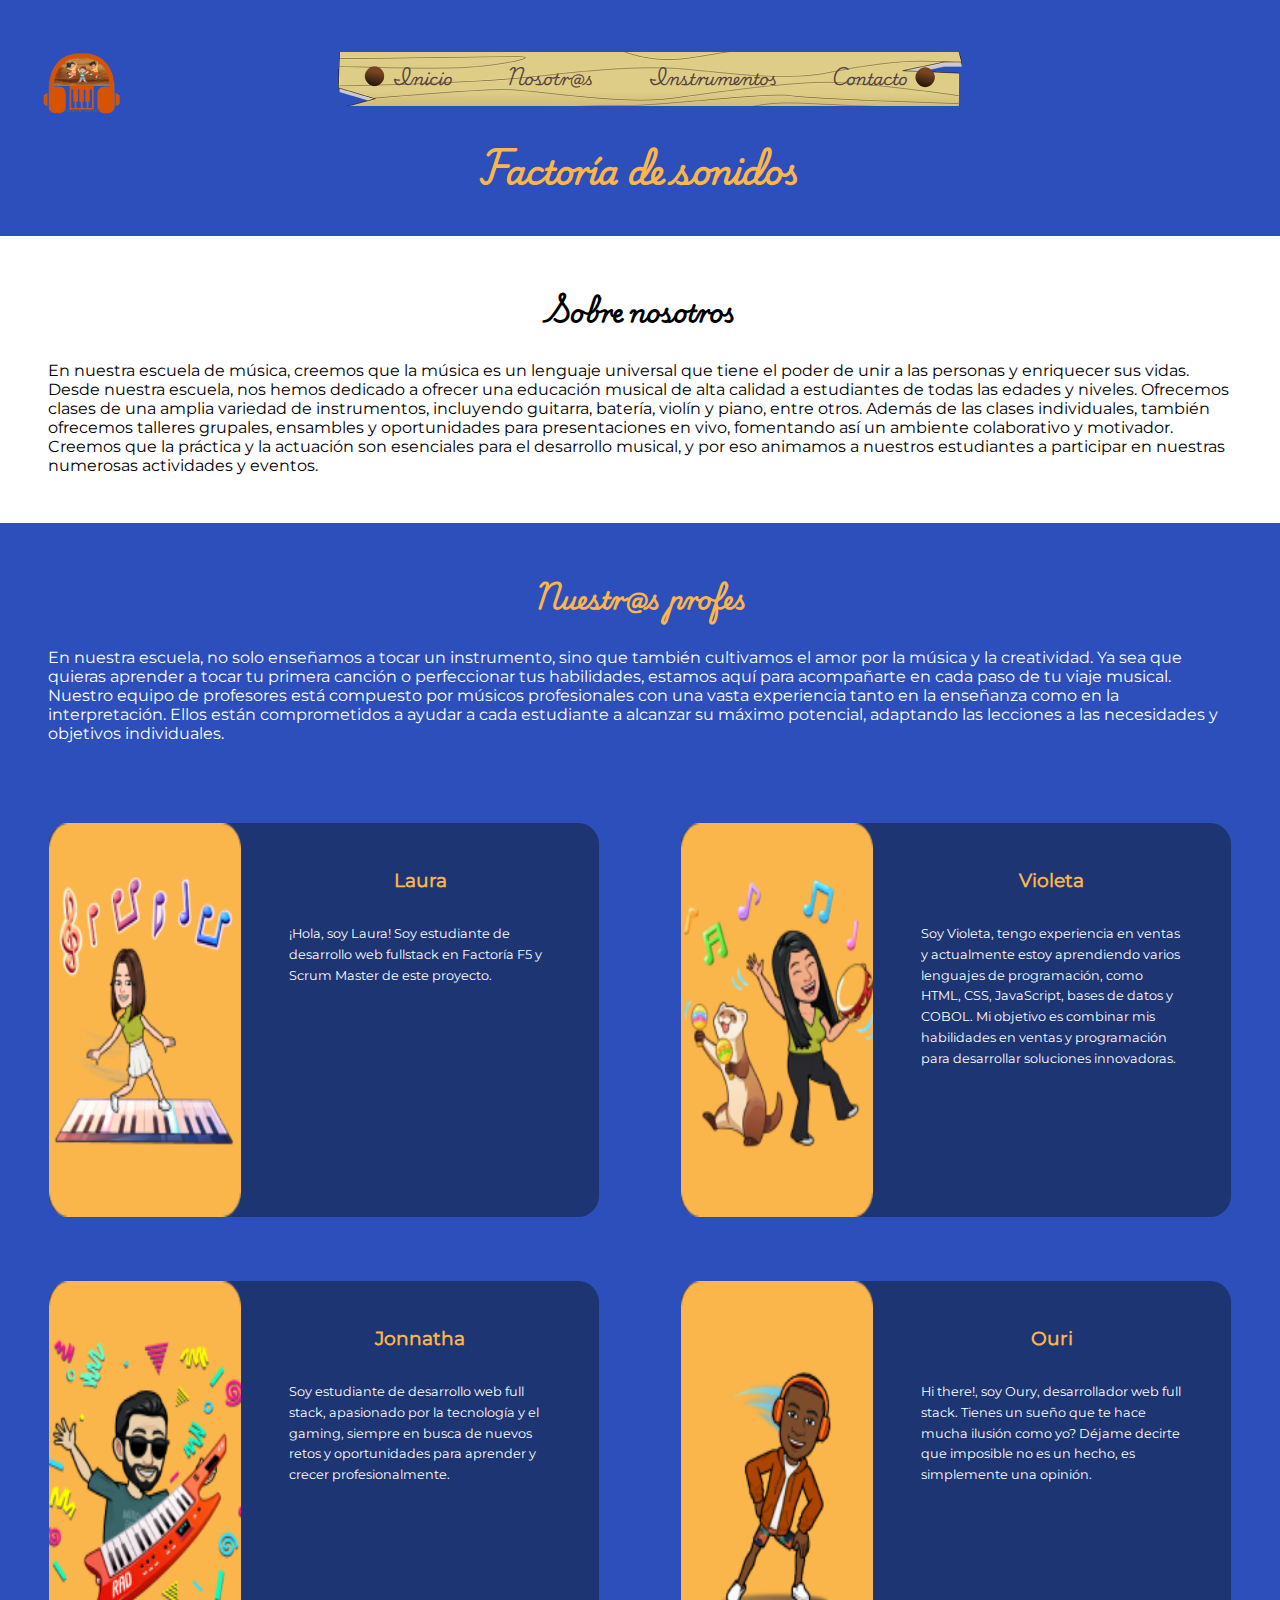
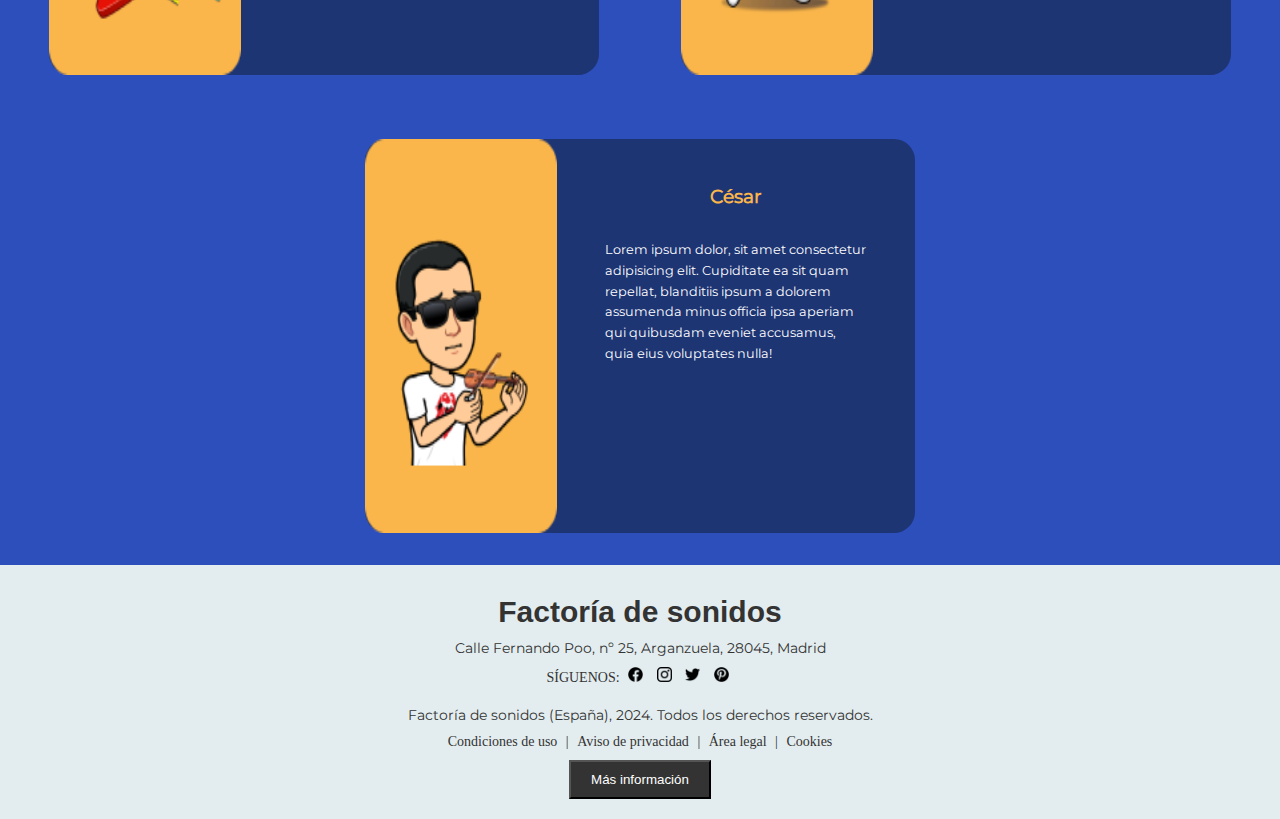
==== commit d36f4ea5: "agregado avance" ====
--- a/pages/about-us.html
+++ b/pages/about-us.html
@@ -129,6 +129,38 @@
           <div class="card_text">
             <h3>Jonnatha</h3>
             <p class="card_description">
+              Soy estudiante de desarrollo web full stack, apasionado por la
+              tecnología y el gaming, siempre en busca de nuevos retos y
+              oportunidades para aprender y crecer profesionalmente.
+            </p>
+          </div>
+          <div class="avatar">
+            <img
+              src="/public/assets/ilustraciones/avatar-jonnatha.png"
+              alt="avatar Jonnatha"
+            />
+          </div>
+        </article>
+        <article class="card_ouri card_profes">
+          <div class="card_text">
+            <h3>Ouri</h3>
+            <p class="card_description">
+              Hi there!, soy Oury, desarrollador web full stack. Tienes un sueño
+              que te hace mucha ilusión como yo? Déjame decirte que imposible no
+              es un hecho, es simplemente una opinión.
+            </p>
+          </div>
+          <div class="avatar">
+            <img
+              src="/public/assets/ilustraciones/avatar-oury.png"
+              alt="avatar Ouri"
+            />
+          </div>
+        </article>
+        <article class="card_cesar card_profes">
+          <div class="card_text">
+            <h3>César</h3>
+            <p class="card_description">
               Lorem ipsum dolor, sit amet consectetur adipisicing elit.
               Cupiditate ea sit quam repellat, blanditiis ipsum a dolorem
               assumenda minus officia ipsa aperiam qui quibusdam eveniet
@@ -137,41 +169,8 @@
           </div>
           <div class="avatar">
             <img
-              src="/public/assets/ilustraciones/avatar-jonnatha.png"
-              alt="avatar Jonnatha"
-            />
-          </div>
-        </article>
-        <article class="card_ouri card_profes">
-          <div class="card_text">
-            <h3>Ouri</h3>
-            <p class="card_description">
-              Hi there!, soy Oury, desarrollador web full stack. Tienes un sueño
-              que te hace mucha ilusión como yo ? Déjame decirte que imposible
-              no es un hecho, es simplemente una opinión.
-            </p>
-          </div>
-          <div class="avatar">
-            <img
-              src="/public/assets/ilustraciones/avatar-oury.png"
-              alt="avatar Ouri"
-            />
-          </div>
-        </article>
-        <article class="card_cesar card_profes">
-          <div class="card_text">
-            <h3>César</h3>
-            <p class="card_description">
-              Lorem ipsum dolor, sit amet consectetur adipisicing elit.
-              Cupiditate ea sit quam repellat, blanditiis ipsum a dolorem
-              assumenda minus officia ipsa aperiam qui quibusdam eveniet
-              accusamus, quia eius voluptates nulla!
-            </p>
-          </div>
-          <div class="avatar">
-            <img
               src="/public/assets/ilustraciones/avatar-cesar.png"
-              alt="avatar Cesar"
+              alt="avatar César"
             />
           </div>
         </article>
@@ -181,15 +180,36 @@
       <div class="footer-content">
         <h2>Factoría de sonidos</h2>
         <p>Calle Fernando Poo, nº 25, Arganzuela, 28045, Madrid</p>
-        <div class="social-media">
-          <span>SÍGUENOS:</span>
-          <a href="#"
-            ><img
-              src="/public/assets/iconos-rrss/nueva-img-rrss.webp"
-              alt="Redes Social"
-          /></a>
-        </div>
-        <p>
+        <section class="social-media">
+          <div class="social-media-content">
+            <span>SÍGUENOS:</span>
+
+            <a href="#"
+              ><img
+                src="/public/assets/iconos-rrss/icono-facebook.png"
+                alt="icono-facebook"
+            /></a>
+
+            <a href="#"
+              ><img
+                src="/public/assets/iconos-rrss/icono-instagram.png"
+                alt="icono-instagram"
+            /></a>
+
+            <a href="#"
+              ><img
+                src="/public/assets/iconos-rrss/icono-twitter.png"
+                alt="icono-twitter"
+            /></a>
+
+            <a href="#"
+              ><img
+                src="/public/assets/iconos-rrss/icono-pinterest.png"
+                alt="Pin"
+            /></a>
+          </div>
+        </section>
+        <p class="law">
           Factoría de sonidos (España), 2024. Todos los derechos reservados.
         </p>
         <div class="footer-links">
@@ -206,5 +226,6 @@
       </div>
     </footer>
     <script src="/src/js/hamburger.js"></script>
+    <script src="/src/js/main.js"></script>
   </body>
 </html>
--- a/src/css/about-us.css
+++ b/src/css/about-us.css
@@ -1,12 +1,3 @@
-<<<<<<< HEAD
-*{
-    padding: 0;
-    margin: 0;
-  
-   
-}
-
-=======
 * {
   padding: 0;
   margin: 0;
@@ -46,8 +37,7 @@
   list-style: none;
   background-image: url(/public/assets/ilustraciones/mobile-tablón-madera.png);
   background-repeat: no-repeat;
-  background-size: 100%;
-  min-height: 50px;
+  background-size: cover;
 }
 
 h1.mobile_mode {
@@ -226,8 +216,8 @@
     align-items: center;
     justify-content: center;
     width: 100%;
-    /* margin: 2rem; */
-    padding-right: 7rem;
+    margin-right: 7rem;
+    /* padding-right: 7rem; */
   }
   menu {
     display: flex;
@@ -246,4 +236,3 @@
     font-family: PlaywriteCU, Arial, Helvetica, sans-serif;
   }
 }
->>>>>>> feature-about-us
--- a/src/css/footer-contact.css
+++ b/src/css/footer-contact.css
@@ -67,61 +67,58 @@
 }
 
 .footer .social-media p {
-    color: #565252;
+  color: #565252;
 }
 
 .footer .footer-links {
-    margin-top: 10px;
+  margin-top: 10px;
 }
 
 .footer .footer-links a {
-    color: #333;
-    text-decoration: none;
-    margin: 0 5px;
-    transition: 1s;
+  color: #333;
+  text-decoration: none;
+  margin: 0 5px;
+  transition: 1s;
 }
 
 .footer .footer-links a:hover {
-    text-decoration: underline;    
+  text-decoration: underline;
 }
 
 /* El boton que hemos añadido para enseñar/ocultar info */
 
 #toggleInfoBtn {
-    margin-top: 10px;
-    padding: 10px 20px;
-    background-color: #333;
-    color: #fff;
-    cursor: pointer;
+  margin-top: 10px;
+  padding: 10px 20px;
+  background-color: #333;
+  color: #fff;
+  cursor: pointer;
 }
 
 #toggleInfoBtn:hover {
-    background-color: #565252;
+  background-color: #565252;
 }
 
 #additionalInfo {
-    margin-top: 10px;
-    display: none;
+  margin-top: 10px;
+  display: none;
 }
 
+@media (max-width: 375px) {
+  .footer-content {
+    padding: 0 10px;
+  }
 
-@media (max-width: 375px) {
-    .footer-content {
-        padding: 0 10px;
-    }
+  .footer h2 {
+    font-size: 20px;
+  }
 
-    .footer h2 {
-        font-size: 20px;
-    }
+  .footer p,
+  .footer .footer-links a {
+    font-size: 12px;
+  }
 
-    .footer p, .footer .footer-links a {
-        font-size: 12px;
-    }
-
-    .footer .social-media span {
-        font-size: 12px;
-    }
-
+  .footer .social-media span {
+    font-size: 12px;
+  }
 }
-
-
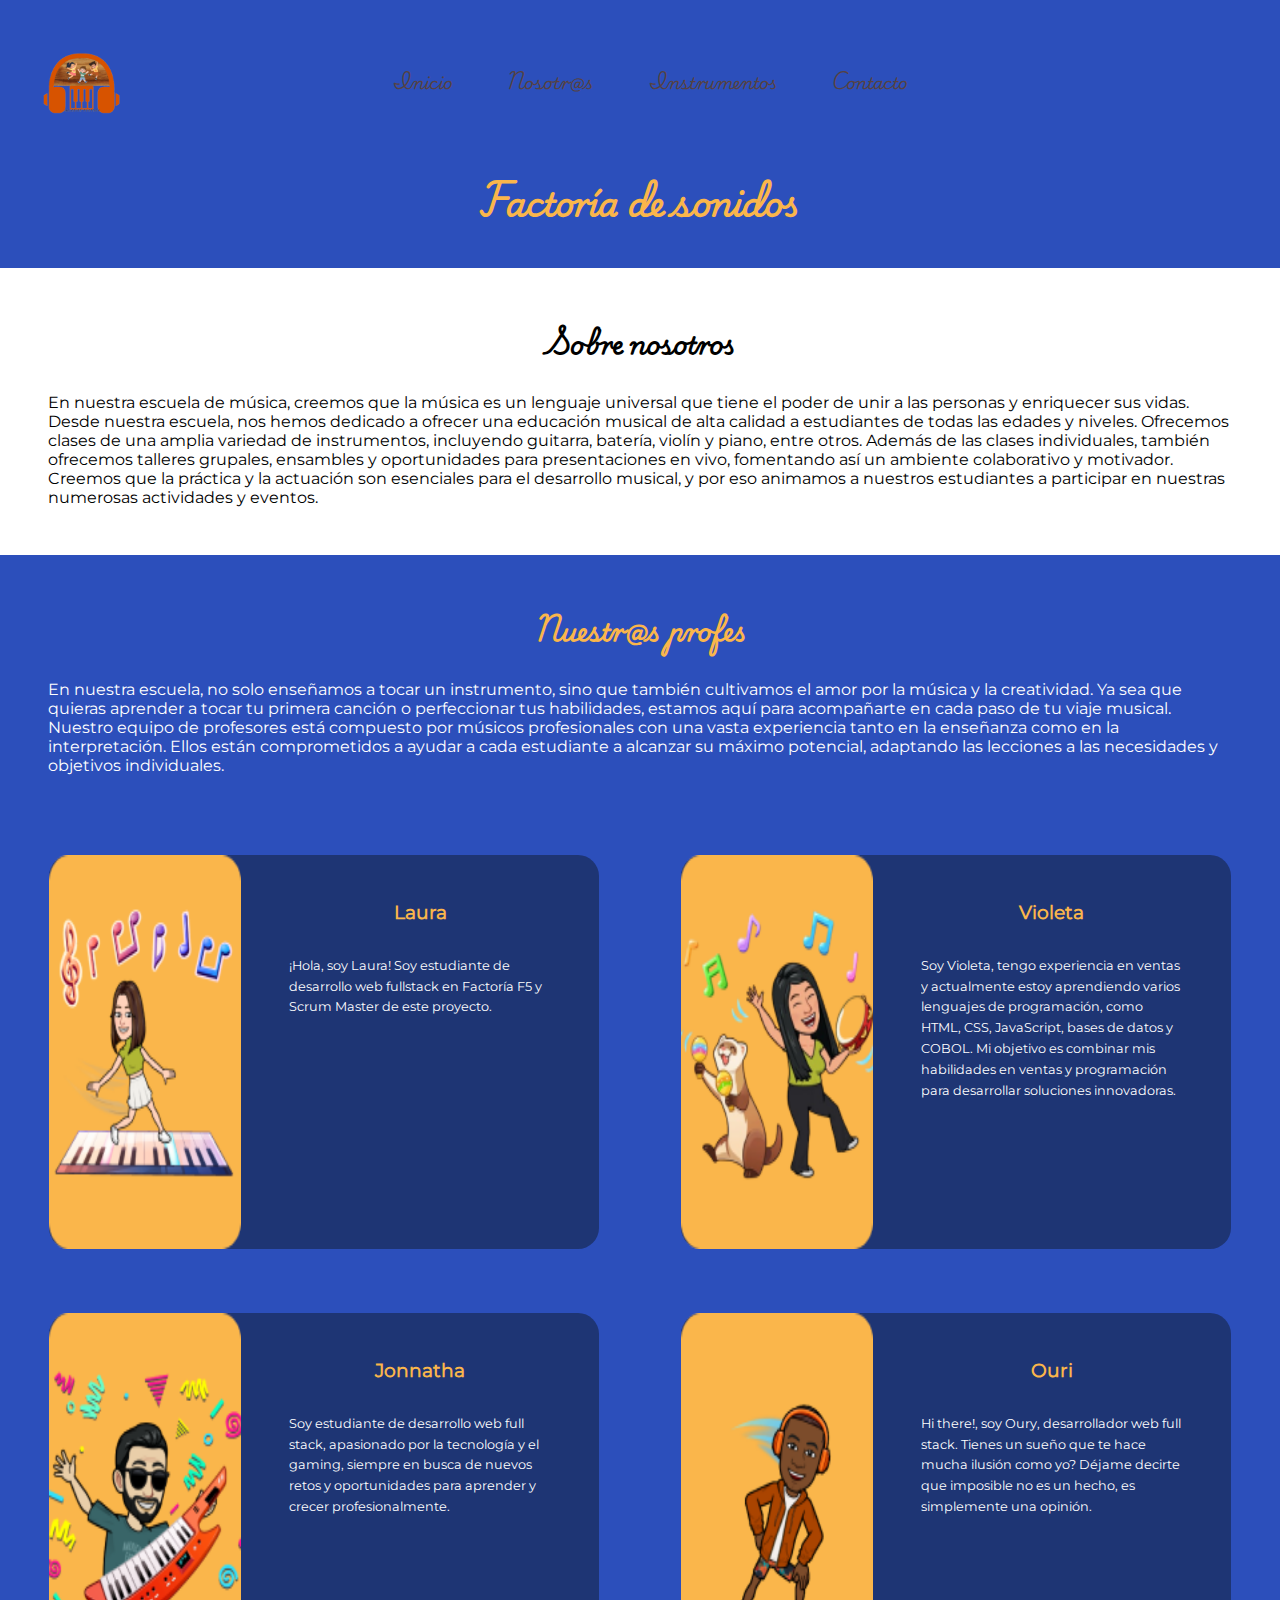
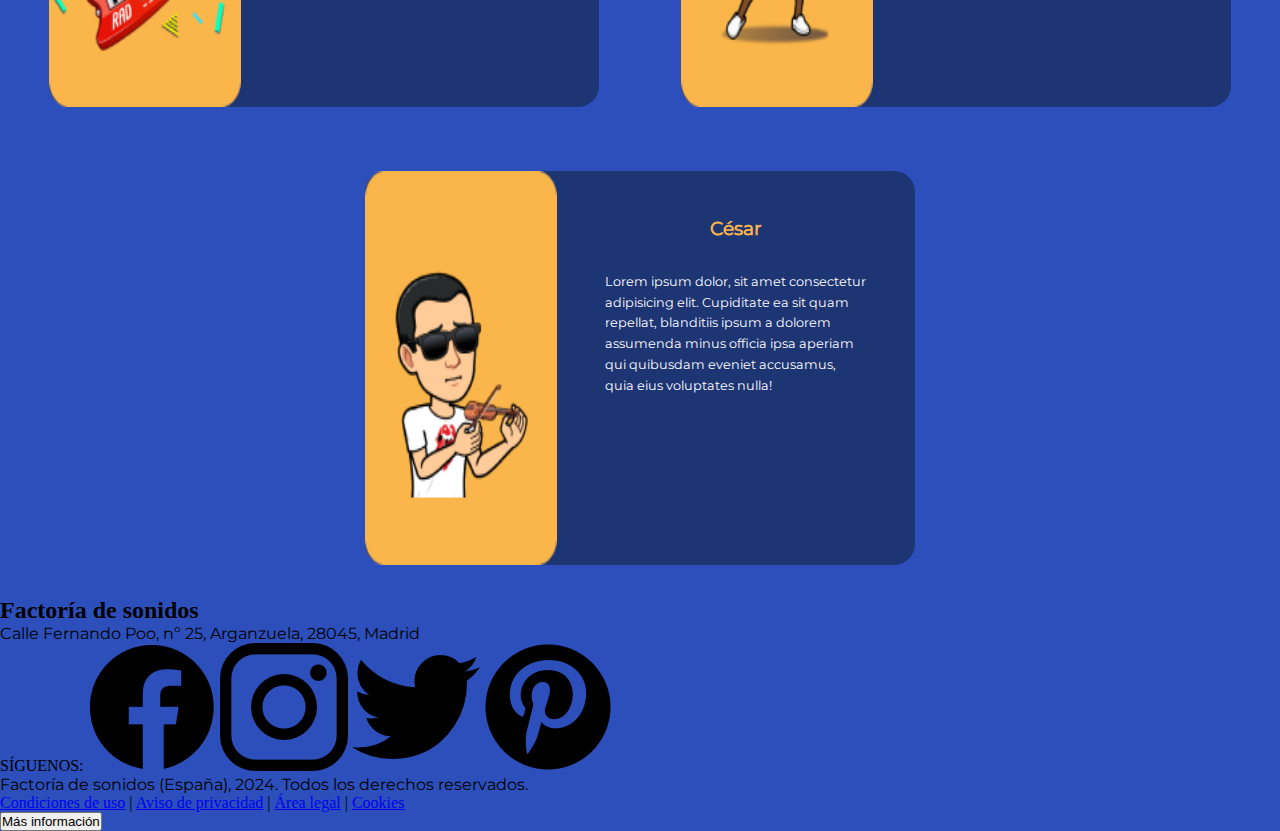
==== commit b270f9da: "Last changes in components folder" ====
--- a/pages/about-us.html
+++ b/pages/about-us.html
@@ -5,7 +5,8 @@
     <meta name="viewport" content="width=device-width, initial-scale=1.0" />
     <title>Sobre nosotros</title>
     <link rel="stylesheet" href="/src/css/about-us.css" />
-    <link rel="stylesheet" href="/src/css/footer-contact.css" />
+    <link rel="stylesheet" href="/components/footer/footer-contact.css" />
+    <link rel="stylesheet" href="/components/header/header.css">
     <link rel="icon" type="image/png" href="" />
   </head>
   <body>
@@ -225,7 +226,7 @@
         </div>
       </div>
     </footer>
-    <script src="/src/js/hamburger.js"></script>
+    <script src="../../components/header/headerHamburger.js"></script>
     <script src="/src/js/main.js"></script>
   </body>
 </html>
--- a/src/css/about-us.css
+++ b/src/css/about-us.css
@@ -35,7 +35,7 @@
   align-items: center;
   justify-content: space-around;
   list-style: none;
-  background-image: url(/public/assets/ilustraciones/mobile-tablón-madera.png);
+  background-image: url(../../public/assets/ilustraciones/Imagen\ header\ mobile.png);
   background-repeat: no-repeat;
   background-size: cover;
 }
@@ -225,7 +225,7 @@
     height: 54px;
     width: 624px;
     list-style: none;
-    background-image: url(/public/assets/ilustraciones/Navbar\ tablón\ madera.png);
+    background-image: url(../../public/assets/ilustraciones/navbar-tablon-madera.png);
   }
   h1.desk_mode {
     display: block;
--- a/components/header/header.css
+++ b/components/header/header.css
@@ -0,0 +1,147 @@
+* {
+  padding: 0;
+  margin: 0;
+}
+
+@font-face {
+  font-family: 'PlaywriteCU';
+  src: url('PlaywriteCU-Regular.ttf') format('truetype');
+}
+
+@font-face {
+  font-family: 'Montserrat';
+  src: url('Montserrat-Regular.ttf') format('truetype');
+}
+
+:root {
+  --background-color: rgba(44, 79, 187, 1);
+  --orange: rgba(250, 182, 75, 1);
+  --white: white;
+  --chocolate: rgba(86, 66, 66, 1);
+}
+
+header{
+  display: flex;
+  justify-content: center;
+  background-size: cover;
+  background-repeat: no-repeat;
+  width: 100%;
+}
+
+.desk_mode {
+  display: none;
+}
+
+.mobile_mode nav menu {
+  display: flex;
+  flex-direction: row;
+  align-items: center;
+  justify-content: space-around;
+  list-style: none;
+  background-image: url(../../public/assets/ilustraciones/mobile-tablón-madera.png);
+  background-repeat: no-repeat;
+  background-size: 100%;
+  min-height: 50px;
+}
+
+h1.mobile_mode {
+  color: var(--chocolate);
+  padding: 0;
+  font-family: PlaywriteCU, Arial, Helvetica, sans-serif;
+}
+
+img#hamburger {
+  padding-right: 2rem;
+  color: var(--orange);
+  width: 25px;
+}
+
+img.logo_mobile {
+  padding-left: 1rem;
+}
+
+/* Estilos del menú desplegable */
+.hidden {
+  display: none;
+}
+
+#mobile-menu {
+  flex-direction: column;
+  list-style: none;
+  background-color: var(--background-color);
+  position: absolute;
+  top: 50px;
+  right: 0;
+  width: 100%;
+}
+
+#mobile-menu li {
+  padding: 10px;
+  border-bottom: 1px solid var(--orange);
+  text-align: center;
+  font-family: PlaywriteCU, Arial, Helvetica, sans-serif;
+}
+
+#mobile-menu li a {
+  color: var(--orange);
+  text-decoration: none;
+}
+
+@media (min-width: 550px) and (max-width: 800px) {
+  header.mobile_mode nav menu {
+    min-height: 75px;
+  }
+}
+
+nav {
+  padding-right: 0;
+}
+
+@media (min-width: 800px) {
+  .mobile_mode {
+    display: none;
+  }
+
+  .desk_mode {
+    display: flex;
+    flex-direction: row;
+    padding-top: 1.5rem;
+  }
+
+  .desk_mode>nav menu a {
+    text-align: center;
+    color: var(--chocolate);
+    text-decoration: none;
+    display: block;
+    width: 100%;
+    height: 100%;
+    padding: 0.5rem 0;
+    font-family: PlaywriteCU, Arial, Helvetica, sans-serif;
+  }
+
+  header>a {
+    padding: 0.7rem 0 0 2rem;
+  }
+
+  nav {
+    display: flex;
+    flex-direction: column;
+    align-items: center;
+    width: 100%;
+    margin: 2rem;
+    padding-right: 7rem;
+  }
+  .desk_mode nav h2{
+    margin-top: 3rem;
+    font-size: 40px;
+  }
+
+  menu {
+    display: flex;
+    justify-content: space-evenly;
+    height: 54px;
+    width: 624px;
+    list-style: none;
+    background-image: url(../../public/assets/ilustraciones/navbar-tablon-madera.png);
+  }
+}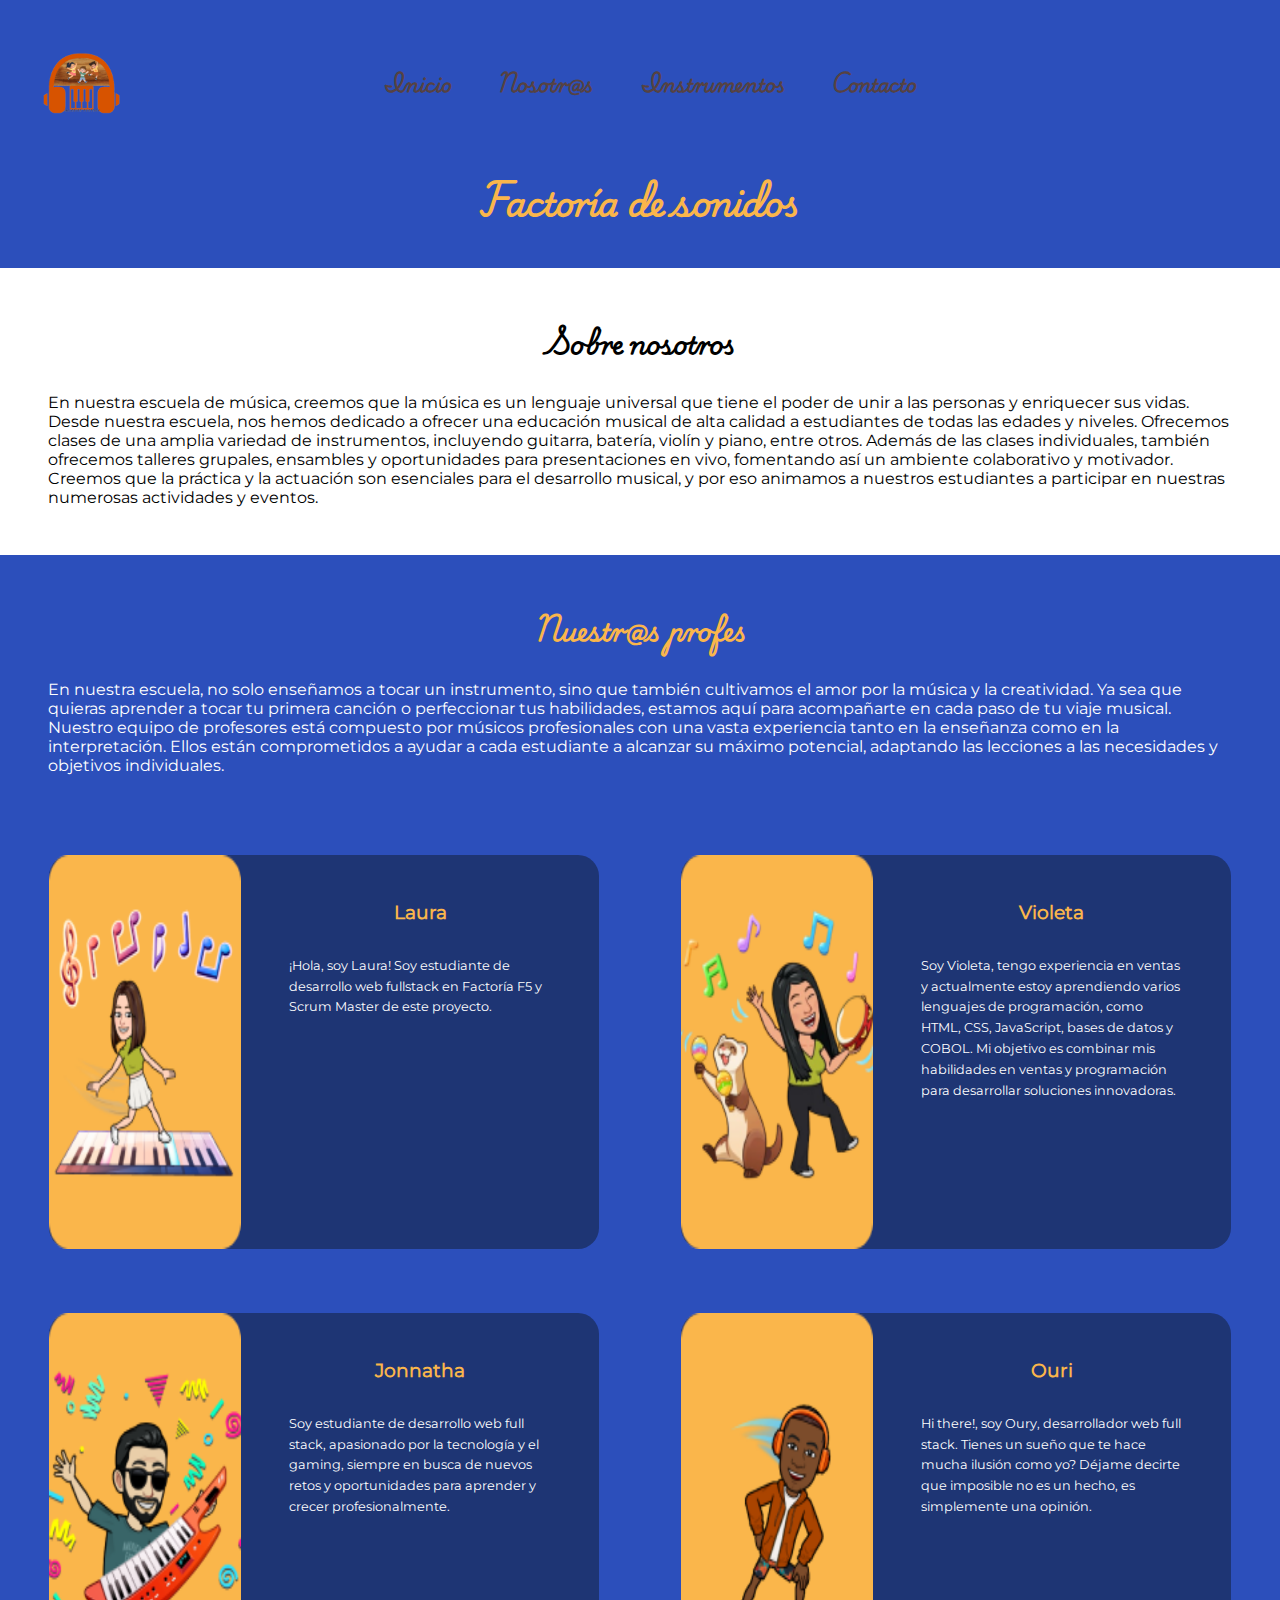
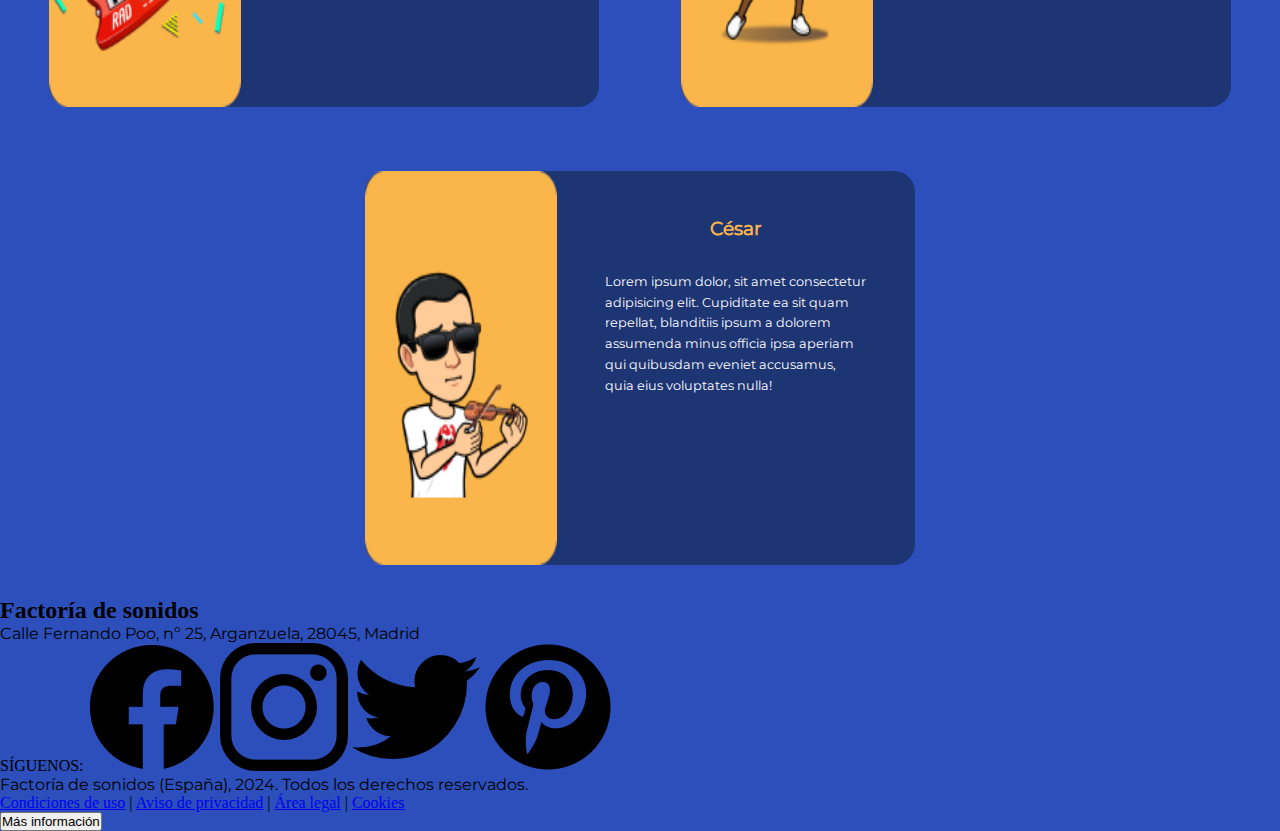
==== commit 64af75ee: "Merge branch 'develop' of https://github.com/devegalaura-dev/factoria-de-sonidos into feature-piano" ====
--- a/pages/about-us.html
+++ b/pages/about-us.html
@@ -35,7 +35,7 @@
           <ul id="mobile-menu" class="hidden">
             <li><a href="../index.html">Inicio</a></li>
             <li><a href="./about-us.html">Nosotr@s</a></li>
-            <li><a href="./instrument.html">Instrumentos</a></li>
+            <li><a href="../index.html#instruments">Instrumentos</a></li>
             <li><a href="./contact.html">Contacto</a></li>
           </ul>
         </menu>
@@ -51,9 +51,9 @@
       <nav>
         <menu>
           <li><a href="../index.html">Inicio</a></li>
-          <li><a href="./about-us.html">Nosotr@s</a></li>
-          <li><a href="./instrument.html">Instrumentos</a></li>
-          <li><a href="./contact.html">Contacto</a></li>
+            <li><a href="about-us.html">Nosotr@s</a></li>
+            <li><a href="../index.html#instruments">Instrumentos</a></li>
+            <li><a href="contact.html">Contacto</a></li>
         </menu>
       </nav>
     </header>
--- a/src/css/about-us.css
+++ b/src/css/about-us.css
@@ -35,7 +35,7 @@
   align-items: center;
   justify-content: space-around;
   list-style: none;
-  background-image: url(../../public/assets/ilustraciones/Imagen\ header\ mobile.png);
+  background-image: url(/public/assets/ilustraciones/mobile-tablón-madera.png);
   background-repeat: no-repeat;
   background-size: cover;
 }
@@ -159,6 +159,7 @@
 @media (min-width: 550px) and (max-width: 800px) {
   header.mobile_mode nav menu {
     min-height: 75px;
+    width: 100vw;
   }
 }
 nav {
--- a/components/header/header.css
+++ b/components/header/header.css
@@ -20,7 +20,7 @@
   --chocolate: rgba(86, 66, 66, 1);
 }
 
-header{
+header {
   display: flex;
   justify-content: center;
   background-size: cover;
@@ -32,6 +32,7 @@
   display: none;
 }
 
+
 .mobile_mode nav menu {
   display: flex;
   flex-direction: row;
@@ -42,6 +43,7 @@
   background-repeat: no-repeat;
   background-size: 100%;
   min-height: 50px;
+  width: 100vw;
 }
 
 h1.mobile_mode {
@@ -50,7 +52,7 @@
   font-family: PlaywriteCU, Arial, Helvetica, sans-serif;
 }
 
-img#hamburger {
+.hamburger img {
   padding-right: 2rem;
   color: var(--orange);
   width: 25px;
@@ -73,6 +75,7 @@
   top: 50px;
   right: 0;
   width: 100%;
+  z-index: 999;
 }
 
 #mobile-menu li {
@@ -90,6 +93,7 @@
 @media (min-width: 550px) and (max-width: 800px) {
   header.mobile_mode nav menu {
     min-height: 75px;
+    width: 100vw;
   }
 }
 
@@ -108,18 +112,20 @@
     padding-top: 1.5rem;
   }
 
-  .desk_mode>nav menu a {
+  .desk_mode > nav menu a {
     text-align: center;
     color: var(--chocolate);
     text-decoration: none;
-    display: block;
+    display: flex;
+    align-items: center;
     width: 100%;
     height: 100%;
-    padding: 0.5rem 0;
     font-family: PlaywriteCU, Arial, Helvetica, sans-serif;
+    font-weight: bold;
+    font-size: 18px;
   }
 
-  header>a {
+  header > a {
     padding: 0.7rem 0 0 2rem;
   }
 
@@ -131,7 +137,7 @@
     margin: 2rem;
     padding-right: 7rem;
   }
-  .desk_mode nav h2{
+  .desk_mode nav h2 {
     margin-top: 3rem;
     font-size: 40px;
   }
@@ -144,4 +150,4 @@
     list-style: none;
     background-image: url(../../public/assets/ilustraciones/navbar-tablon-madera.png);
   }
-}+}
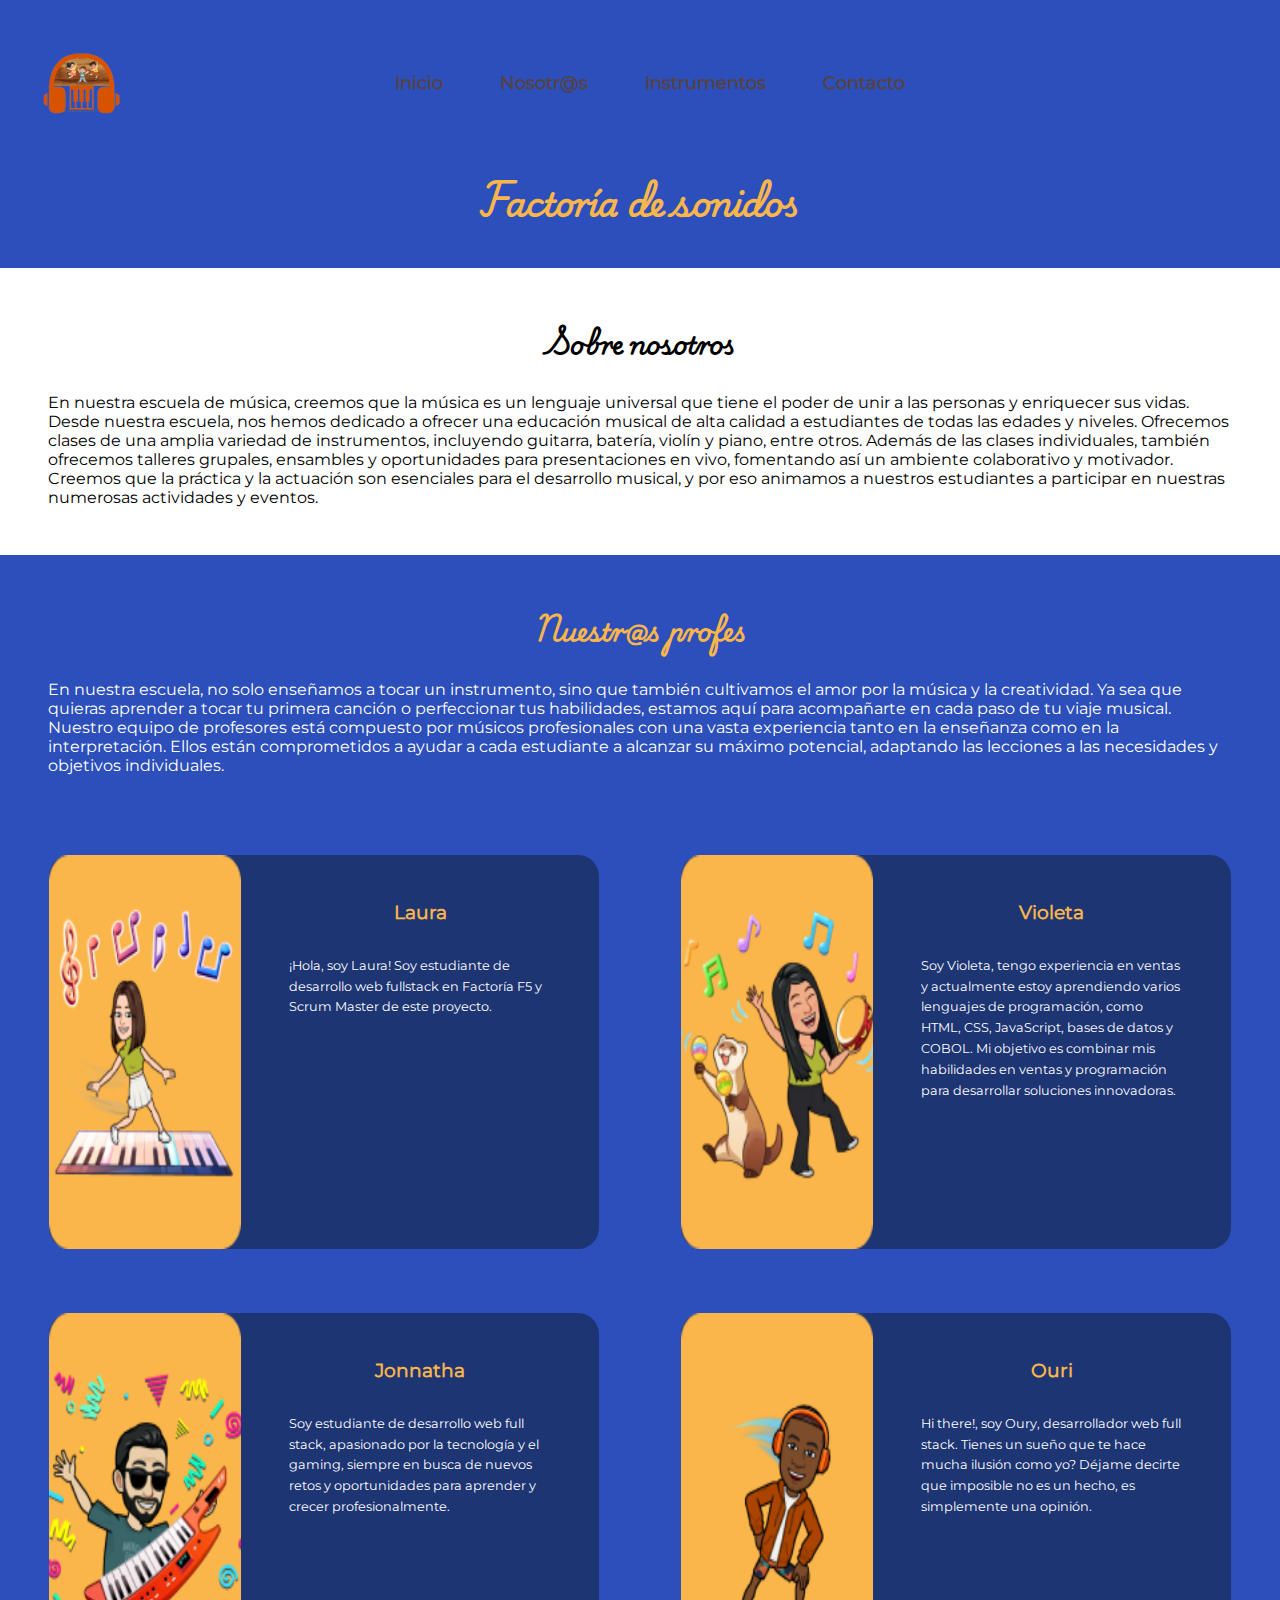
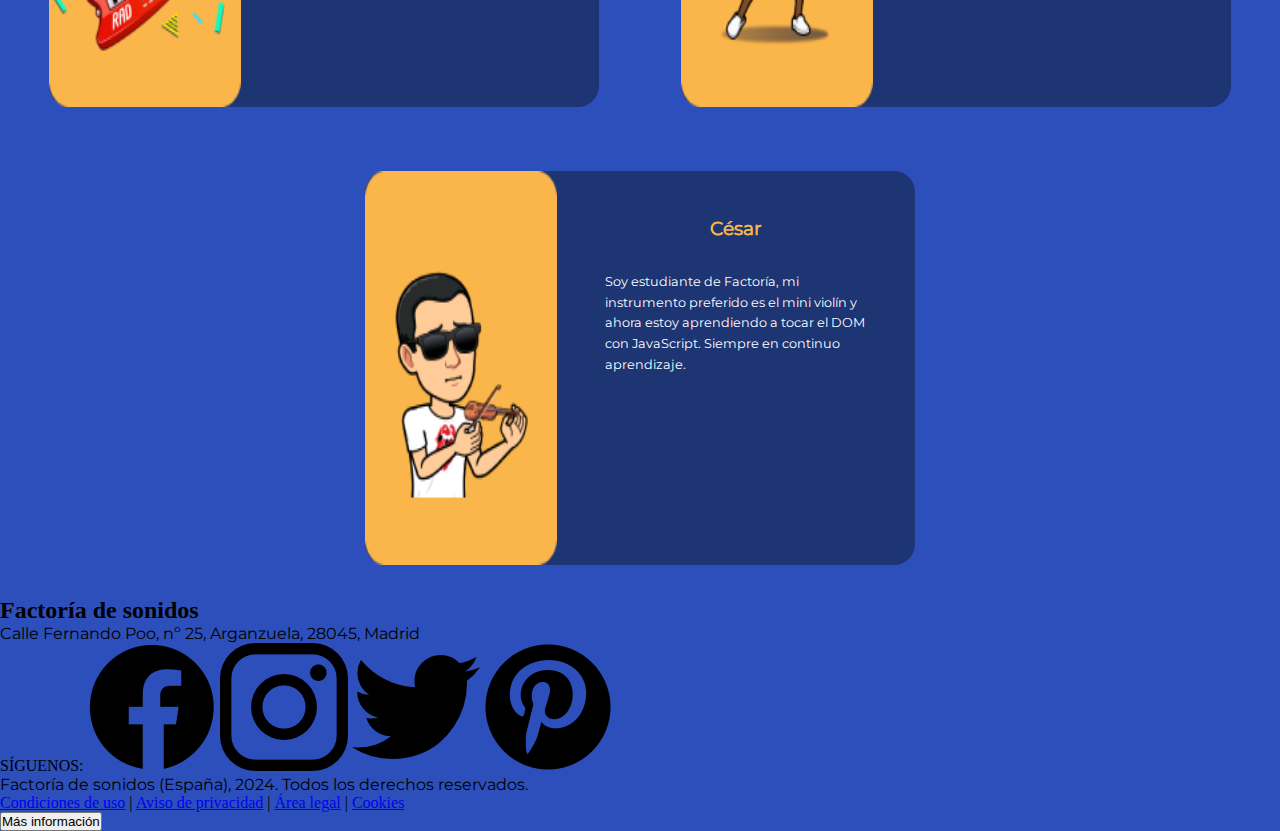
==== commit f2a32ce9: "arreglado navbar about-us y  descripción César" ====
--- a/pages/about-us.html
+++ b/pages/about-us.html
@@ -6,7 +6,7 @@
     <title>Sobre nosotros</title>
     <link rel="stylesheet" href="/src/css/about-us.css" />
     <link rel="stylesheet" href="/components/footer/footer-contact.css" />
-    <link rel="stylesheet" href="/components/header/header.css">
+    <link rel="stylesheet" href="/components/header/header.css" />
     <link rel="icon" type="image/png" href="" />
   </head>
   <body>
@@ -51,9 +51,9 @@
       <nav>
         <menu>
           <li><a href="../index.html">Inicio</a></li>
-            <li><a href="about-us.html">Nosotr@s</a></li>
-            <li><a href="../index.html#instruments">Instrumentos</a></li>
-            <li><a href="contact.html">Contacto</a></li>
+          <li><a href="about-us.html">Nosotr@s</a></li>
+          <li><a href="../index.html#instruments">Instrumentos</a></li>
+          <li><a href="contact.html">Contacto</a></li>
         </menu>
       </nav>
     </header>
@@ -162,10 +162,8 @@
           <div class="card_text">
             <h3>César</h3>
             <p class="card_description">
-              Lorem ipsum dolor, sit amet consectetur adipisicing elit.
-              Cupiditate ea sit quam repellat, blanditiis ipsum a dolorem
-              assumenda minus officia ipsa aperiam qui quibusdam eveniet
-              accusamus, quia eius voluptates nulla!
+              Soy estudiante de Factoría, mi instrumento preferido es el mini
+              violín y ahora estoy aprendiendo a tocar el DOM con JavaScript. Siempre en continuo aprendizaje.
             </p>
           </div>
           <div class="avatar">
--- a/src/css/about-us.css
+++ b/src/css/about-us.css
@@ -149,13 +149,15 @@
   padding: 10px;
   border-bottom: 1px solid var(--orange);
   text-align: center;
-  font-family: PlaywriteCU, Arial, Helvetica, sans-serif;
+  
 }
 
 #mobile-menu li a {
   color: var(--orange);
   text-decoration: none;
-}
+  font-family: "Montserrat", "Arial", "Helvetica", "sans-serif";
+}
+
 @media (min-width: 550px) and (max-width: 800px) {
   header.mobile_mode nav menu {
     min-height: 75px;
@@ -205,8 +207,8 @@
     display: block;
     width: 100%;
     height: 100%;
-    padding: 0.5rem 0;
-    font-family: PlaywriteCU, Arial, Helvetica, sans-serif;
+    padding: 1rem 0;
+    font-family: "Montserrat", "Arial", "Helvetica", "sans-serif";
   }
   header > a {
     padding: 0.7rem 0 0 2rem;
